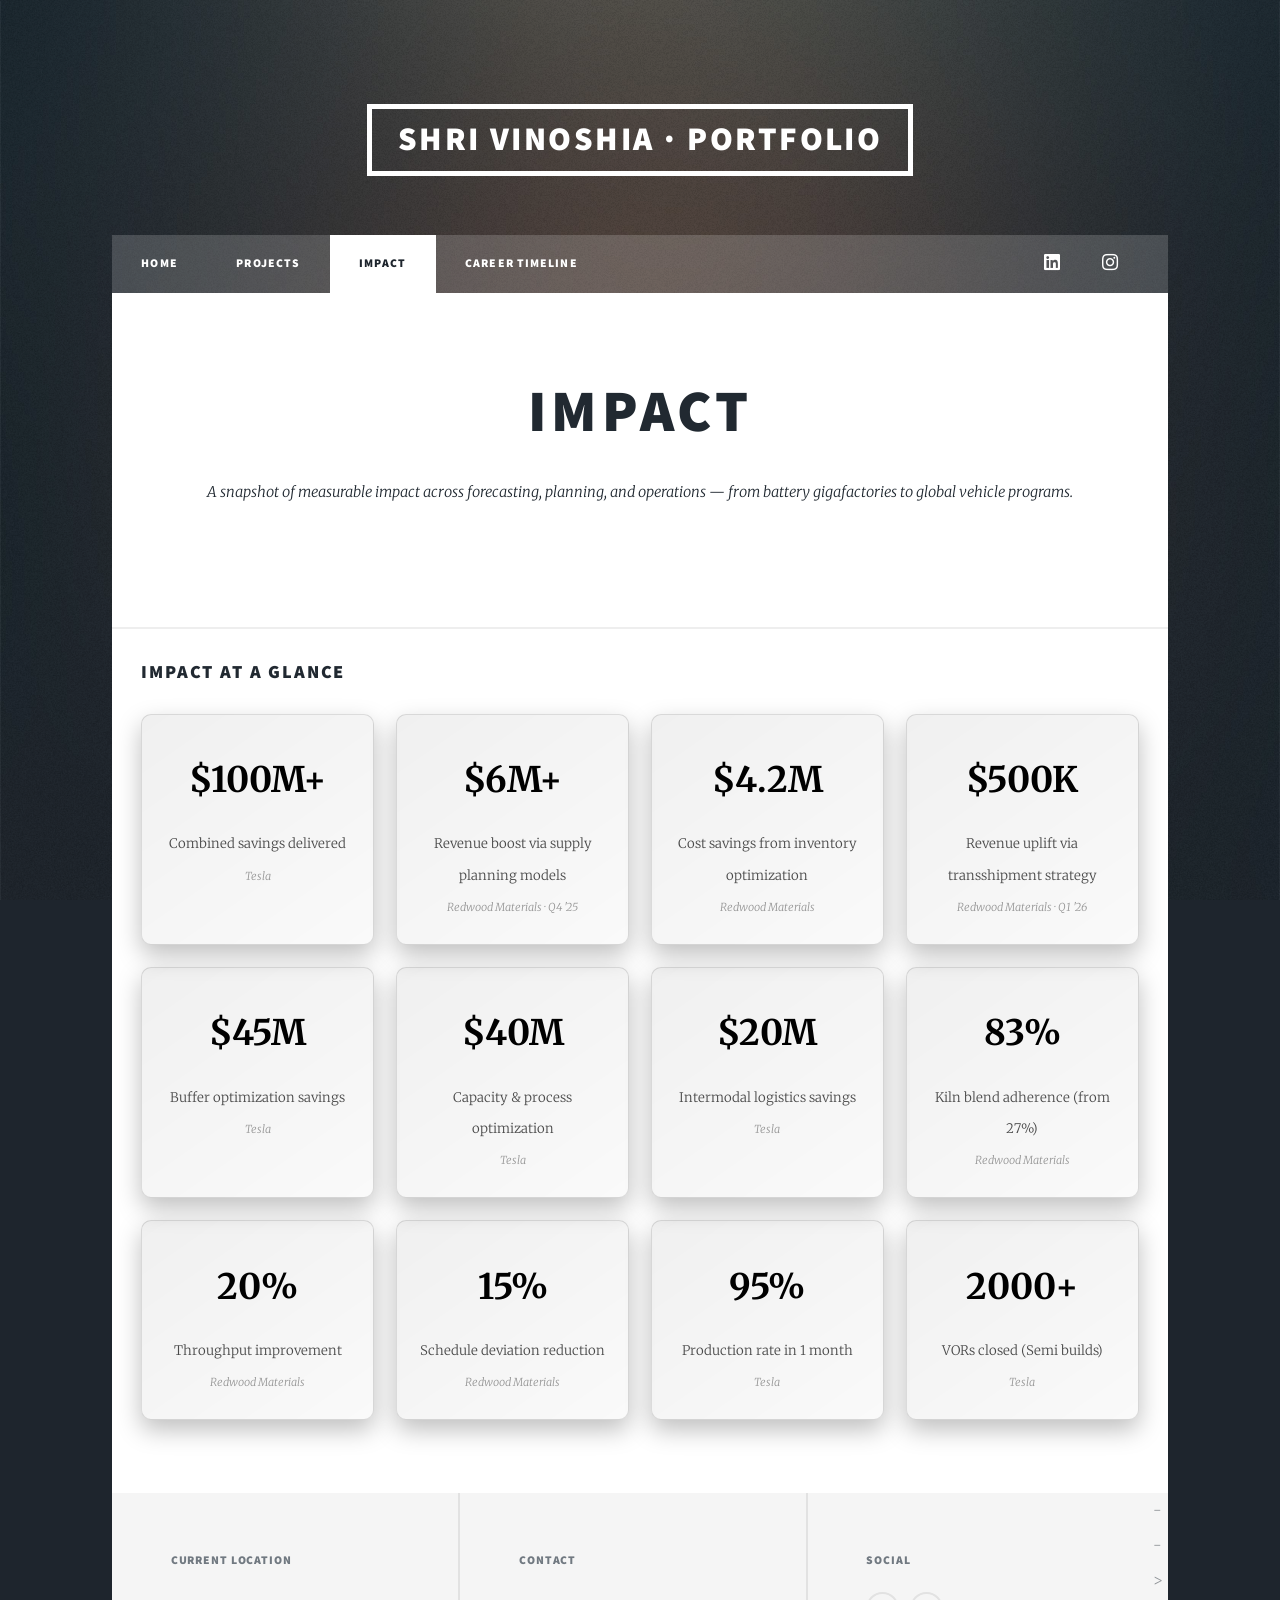
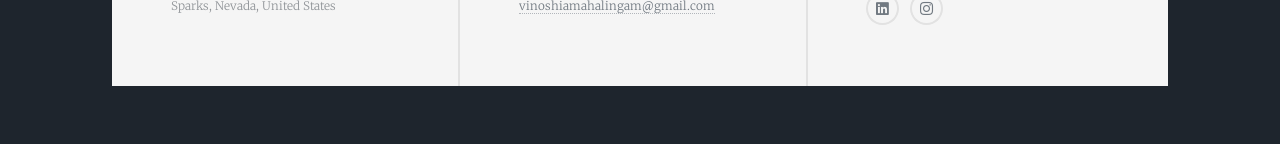
==== impact.html @ acb69c69 "Update impact.html" ====
<!DOCTYPE HTML>
<html>
<head>
  <title>Impact | Shri Vinoshia</title>
  <meta charset="utf-8" />
  <meta name="viewport" content="width=device-width, initial-scale=1, user-scalable=no" />

  <!-- Main Theme -->
  <link rel="stylesheet" href="assets/css/main.css" />
  <noscript><link rel="stylesheet" href="assets/css/noscript.css" /></noscript>

  <!-- Custom Styles -->
  <link rel="stylesheet" href="assets/css/impact.css" />
</head>

<body class="is-preload">
<div id="wrapper" class="fade-in">

  <!-- Header -->
  <header id="header">
    <a href="index.html" class="logo">Shri Vinoshia · Portfolio</a>
  </header>

  <!-- Nav -->
  <nav id="nav">
    <ul class="links">
      <li><a href="index.html">Home</a></li>
      <li><a href="projects.html">Projects</a></li>
      <li class="active"><a href="impact.html">Impact</a></li>
      <li><a href="timeline.html">Career Timeline</a></li>
    </ul>
	<ul class="icons">
        <li><a href="https://www.linkedin.com/in/vinoshiamahalingam/" class="icon brands alt fa-linkedin"><span class="label">LinkedIn</span></a></li>
    	<li><a href="https://instagram.com/shri_vinoshia?igshid=YmMyMTA2M2Y=" class="icon brands alt fa-instagram"><span class="label">Instagram</span></a></li>
    </ul>
  </nav>

  <!-- Main -->
  <div id="main">

    <article class="post featured">
      <header class="major">
        <h2>Impact</h2>
        <p>
          A snapshot of measurable impact across forecasting, planning, and operations — from battery gigafactories to global vehicle programs.
        </p>
      </header>
    </article>

    <div id="impact-body">

      <!-- Impact Stats -->
      <div class="section-block">
        <h3>Impact at a Glance</h3>

        <div class="impact-grid">

          <div class="stat-card">
            <span class="number">$100M+</span>
            <span class="label">Combined savings delivered</span>
            <span class="company">Tesla</span>
          </div>

          <div class="stat-card">
            <span class="number">$6M+</span>
            <span class="label">Revenue boost via supply planning models</span>
            <span class="company">Redwood Materials · Q4 '25</span>
          </div>

          <div class="stat-card">
            <span class="number">$4.2M</span>
            <span class="label">Cost savings from inventory optimization</span>
            <span class="company">Redwood Materials</span>
          </div>

          <div class="stat-card">
            <span class="number">$500K</span>
            <span class="label">Revenue uplift via transshipment strategy</span>
            <span class="company">Redwood Materials · Q1 '26</span>
          </div>

          <div class="stat-card">
            <span class="number">$45M</span>
            <span class="label">Buffer optimization savings</span>
            <span class="company">Tesla</span>
          </div>

          <div class="stat-card">
            <span class="number">$40M</span>
            <span class="label">Capacity & process optimization</span>
            <span class="company">Tesla</span>
          </div>

          <div class="stat-card">
            <span class="number">$20M</span>
            <span class="label">Intermodal logistics savings</span>
            <span class="company">Tesla</span>
          </div>

          <div class="stat-card">
            <span class="number">83%</span>
            <span class="label">Kiln blend adherence (from 27%)</span>
            <span class="company">Redwood Materials</span>
          </div>

          <div class="stat-card">
            <span class="number">20%</span>
            <span class="label">Throughput improvement</span>
            <span class="company">Redwood Materials</span>
          </div>

          <div class="stat-card">
            <span class="number">15%</span>
            <span class="label">Schedule deviation reduction</span>
            <span class="company">Redwood Materials</span>
          </div>

          <div class="stat-card">
            <span class="number">95%</span>
            <span class="label">Production rate in 1 month</span>
            <span class="company">Tesla</span>
          </div>

          <div class="stat-card">
            <span class="number">2000+</span>
            <span class="label">VORs closed (Semi builds)</span>
            <span class="company">Tesla</span>
          </div>

        </div>
      </div>

    </div>
  </div>

</div>
  <!-- Footer -->
					<footer id="footer">
				<!--	<section>
							<form method="post" action="#">
								<div class="fields">
									<div class="field">
										<label for="name">Name</label>
										<input type="text" name="name" id="name" />
									</div>
									<div class="field">
										<label for="email">Email</label>
										<input type="text" name="email" id="email" />
									</div>
									<div class="field">
										<label for="message">Message</label>
										<textarea name="message" id="message" rows="3"></textarea>
									</div>
								</div>
								<ul class="actions">
									<li><input type="submit" value="Send Message" /></li>
								</ul>
							</form>
						</section>
					-->		
					<!--<section class="split contact"> -->
							<section class="alt">
								<h3>Current Location</h3>
								<p>Sparks, Nevada, United States</p>
							</section>
						<!--<section>
								<h3>Phone</h3>
								<p><a href="#">(000) 000-0000</a></p>
							</section>
						-->
							<section>
								<h3>Contact</h3>
								<p><a>vinoshiamahalingam@gmail.com</a></p>
							</section>
							<section>
								<h3>Social</h3>
								<ul class="icons alt">
									<li><a href="https://www.linkedin.com/in/vinoshiamahalingam/" class="icon brands alt fa-linkedin"><span class="label">linkedin</span></a></li>
									<li><a href="https://instagram.com/shri_vinoshia?igshid=YmMyMTA2M2Y=" class="icon brands alt fa-instagram"><span class="label">Instagram</span></a></li>
							<!--	<li><a href="#" class="icon brands alt fa-facebook-f"><span class="label">Facebook</span></a></li>
									<li><a href="#" class="icon brands alt fa-github"><span class="label">GitHub</span></a></li>
							-->		
								</ul>
							</section> -->
						</section>
					</footer>

				<!-- Copyright -->
					<div id="copyright">
						<ul></ul>
					</div>

			</div>

		<!-- Scripts -->
			<script src="assets/js/jquery.min.js"></script>
			<script src="assets/js/jquery.scrollex.min.js"></script>
			<script src="assets/js/jquery.scrolly.min.js"></script>
			<script src="assets/js/browser.min.js"></script>
			<script src="assets/js/breakpoints.min.js"></script>
			<script src="assets/js/util.js"></script>
			<script src="assets/js/main.js"></script>


</body>
</html>
---- assets/css/main.css ----
@import url(fontawesome-all.min.css);
@import url("https://fonts.googleapis.com/css?family=Merriweather:300,700,300italic,700italic|Source+Sans+Pro:900");

/*
	Massively by HTML5 UP
	html5up.net | @ajlkn
	Free for personal and commercial use under the CCA 3.0 license (html5up.net/license)
*/

html, body, div, span, applet, object,
iframe, h1, h2, h3, h4, h5, h6, p, blockquote,
pre, a, abbr, acronym, address, big, cite,
code, del, dfn, em, img, ins, kbd, q, s, samp,
small, strike, strong, sub, sup, tt, var, b,
u, i, center, dl, dt, dd, ol, ul, li, fieldset,
form, label, legend, table, caption, tbody,
tfoot, thead, tr, th, td, article, aside,
canvas, details, embed, figure, figcaption,
footer, header, hgroup, menu, nav, output, ruby,
section, summary, time, mark, audio, video {
	margin: 0;
	padding: 0;
	border: 0;
	font-size: 100%;
	font: inherit;
	vertical-align: baseline;}

article, aside, details, figcaption, figure,
footer, header, hgroup, menu, nav, section {
	display: block;}

body {
	line-height: 1;
}

ol, ul {
	list-style: none;
}

blockquote, q {
	quotes: none;
}

	blockquote:before, blockquote:after, q:before, q:after {
		content: '';
		content: none;
	}

table {
	border-collapse: collapse;
	border-spacing: 0;
}

body {
	-webkit-text-size-adjust: none;
}

mark {
	background-color: transparent;
	color: inherit;
}

input::-moz-focus-inner {
	border: 0;
	padding: 0;
}

input, select, textarea {
	-moz-appearance: none;
	-webkit-appearance: none;
	-ms-appearance: none;
	appearance: none;
}

/* Basic */

	@-ms-viewport {
		width: device-width;
	}

	body {
		-ms-overflow-style: scrollbar;
	}

	@media screen and (max-width: 480px) {

		html, body {
			min-width: 320px;
		}

	}

	html {
		box-sizing: border-box;
	}

	*, *:before, *:after {
		box-sizing: inherit;
	}

	body {
		background-color: #1e252d;
	}

		body.is-preload *, body.is-preload *:before, body.is-preload *:after {
			-moz-animation: none !important;
			-webkit-animation: none !important;
			-ms-animation: none !important;
			animation: none !important;
			-moz-transition: none !important;
			-webkit-transition: none !important;
			-ms-transition: none !important;
			transition: none !important;
		}

/* Type */

	html {
		font-size: 16pt;
	}

		@media screen and (max-width: 1680px) {

			html {
				font-size: 12pt;
			}

		}

		@media screen and (max-width: 1280px) {

			html {
				font-size: 11pt;
			}

		}

		@media screen and (max-width: 360px) {

			html {
				font-size: 10pt;
			}

		}

	body {
		color: #212931;
	}

	body, input, select, textarea {
		font-family: "Merriweather", Georgia, serif;
		font-weight: 300;
		font-size: 1rem;
		line-height: 2.375;
	}

	a {
		-moz-transition: color 0.2s ease-in-out, background-color 0.2s ease-in-out, border-color 0.2s ease-in-out, box-shadow 0.2s ease-in-out;
		-webkit-transition: color 0.2s ease-in-out, background-color 0.2s ease-in-out, border-color 0.2s ease-in-out, box-shadow 0.2s ease-in-out;
		-ms-transition: color 0.2s ease-in-out, background-color 0.2s ease-in-out, border-color 0.2s ease-in-out, box-shadow 0.2s ease-in-out;
		transition: color 0.2s ease-in-out, background-color 0.2s ease-in-out, border-color 0.2s ease-in-out, box-shadow 0.2s ease-in-out;
		border-bottom: dotted 1px;
		text-decoration: none;
	}

		a:hover {
			border-bottom-color: transparent;
		}

	strong, b {
		font-weight: 600;
	}

	em, i {
		font-style: italic;
	}

	p {
		text-align: justify;
		margin: 0 0 2rem 0;
	}

	h1, h2, h3, h4, h5, h6 {
		font-family: "Source Sans Pro", Helvetica, sans-serif;
		font-weight: 900;
		line-height: 1.5;
		letter-spacing: 0.075em;
		text-transform: uppercase;
		margin: 0 0 1rem 0;
	}

		h1 a, h2 a, h3 a, h4 a, h5 a, h6 a {
			border-bottom: 0;
			color: inherit;
			text-decoration: none;
		}

	h1 {
		font-size: 4rem;
		line-height: 1.1;
		margin: 0 0 2rem 0;
	}

	h2 {
		font-size: 1.75rem;
		line-height: 1.3;
		margin: 0 0 1.5rem 0;
	}

	h3 {
		font-size: 1.25rem;
		margin: 0 0 1.5rem 0;
	}

	h4 {
		font-size: 1rem;
	}

	h5 {
		font-size: 0.9rem;
	}

	h6 {
		font-size: 0.8rem;
	}

	sub {
		font-size: 0.8rem;
		position: relative;
		top: 0.5rem;
	}

	sup {
		font-size: 0.8rem;
		position: relative;
		top: -0.5rem;
	}

	blockquote {
		border-left: solid 4px;
		font-style: italic;
		margin: 0 0 2rem 0;
		padding: 0.5rem 0 0.5rem 2rem;
	}

	code {
		border: solid 2px;
		font-family: "Courier New", monospace;
		font-size: 0.9rem;
		margin: 0 0.25rem;
		padding: 0.25rem 0.65rem;
	}

	pre {
		-webkit-overflow-scrolling: touch;
		font-family: "Courier New", monospace;
		font-size: 0.9rem;
		margin: 0 0 2rem 0;
	}

		pre code {
			display: block;
			line-height: 1.75;
			padding: 1rem 1.5rem;
			overflow-x: auto;
		}

	hr {
		border: 0;
		border-bottom: solid 2px;
		margin: 3rem 0;
	}

		hr.major {
			margin: 5rem 0;
		}

	.align-left {
		text-align: left;
	}

	.align-center {
		text-align: center;
	}

	.align-right {
		text-align: right;
	}

	input, select, textarea {
		color: #212931;
	}

	a {
		color: #212931;
		border-bottom-color: rgba(33, 41, 49, 0.5);
	}

		a:hover {
			border-bottom-color: transparent;
			color: #18bfef !important;
		}

	strong, b {
		color: #212931;
	}

	h1, h2, h3, h4, h5, h6 {
		color: #212931;
	}

	blockquote {
		border-left-color: #eeeeee;
	}

	code {
		background: rgba(220, 220, 220, 0.25);
		border-color: #eeeeee;
	}

	hr {
		border-bottom-color: #eeeeee;
	}

/* Row */

	.row {
		display: flex;
		flex-wrap: wrap;
		box-sizing: border-box;
		align-items: stretch;
	}

		.row > * {
			box-sizing: border-box;
		}

		.row.gtr-uniform > * > :last-child {
			margin-bottom: 0;
		}

		.row.aln-left {
			justify-content: flex-start;
		}

		.row.aln-center {
			justify-content: center;
		}

		.row.aln-right {
			justify-content: flex-end;
		}

		.row.aln-top {
			align-items: flex-start;
		}

		.row.aln-middle {
			align-items: center;
		}

		.row.aln-bottom {
			align-items: flex-end;
		}

		.row > .imp {
			order: -1;
		}

		.row > .col-1 {
			width: 8.33333%;
		}

		.row > .off-1 {
			margin-left: 8.33333%;
		}

		.row > .col-2 {
			width: 16.66667%;
		}

		.row > .off-2 {
			margin-left: 16.66667%;
		}

		.row > .col-3 {
			width: 25%;
		}

		.row > .off-3 {
			margin-left: 25%;
		}

		.row > .col-4 {
			width: 33.33333%;
		}

		.row > .off-4 {
			margin-left: 33.33333%;
		}

		.row > .col-5 {
			width: 41.66667%;
		}

		.row > .off-5 {
			margin-left: 41.66667%;
		}

		.row > .col-6 {
			width: 50%;
		}

		.row > .off-6 {
			margin-left: 50%;
		}

		.row > .col-7 {
			width: 58.33333%;
		}

		.row > .off-7 {
			margin-left: 58.33333%;
		}

		.row > .col-8 {
			width: 66.66667%;
		}

		.row > .off-8 {
			margin-left: 66.66667%;
		}

		.row > .col-9 {
			width: 75%;
		}

		.row > .off-9 {
			margin-left: 75%;
		}

		.row > .col-10 {
			width: 83.33333%;
		}

		.row > .off-10 {
			margin-left: 83.33333%;
		}

		.row > .col-11 {
			width: 91.66667%;
		}

		.row > .off-11 {
			margin-left: 91.66667%;
		}

		.row > .col-12 {
			width: 100%;
		}

		.row > .off-12 {
			margin-left: 100%;
		}

		.row.gtr-0 {
			margin-top: 0;
			margin-left: 0rem;
		}

			.row.gtr-0 > * {
				padding: 0 0 0 0rem;
			}

			.row.gtr-0.gtr-uniform {
				margin-top: 0rem;
			}

				.row.gtr-0.gtr-uniform > * {
					padding-top: 0rem;
				}

		.row.gtr-25 {
			margin-top: 0;
			margin-left: -0.375rem;
		}

			.row.gtr-25 > * {
				padding: 0 0 0 0.375rem;
			}

			.row.gtr-25.gtr-uniform {
				margin-top: -0.375rem;
			}

				.row.gtr-25.gtr-uniform > * {
					padding-top: 0.375rem;
				}

		.row.gtr-50 {
			margin-top: 0;
			margin-left: -0.75rem;
		}

			.row.gtr-50 > * {
				padding: 0 0 0 0.75rem;
			}

			.row.gtr-50.gtr-uniform {
				margin-top: -0.75rem;
			}

				.row.gtr-50.gtr-uniform > * {
					padding-top: 0.75rem;
				}

		.row {
			margin-top: 0;
			margin-left: -1.5rem;
		}

			.row > * {
				padding: 0 0 0 1.5rem;
			}

			.row.gtr-uniform {
				margin-top: -1.5rem;
			}

				.row.gtr-uniform > * {
					padding-top: 1.5rem;
				}

		.row.gtr-150 {
			margin-top: 0;
			margin-left: -2.25rem;
		}

			.row.gtr-150 > * {
				padding: 0 0 0 2.25rem;
			}

			.row.gtr-150.gtr-uniform {
				margin-top: -2.25rem;
			}

				.row.gtr-150.gtr-uniform > * {
					padding-top: 2.25rem;
				}

		.row.gtr-200 {
			margin-top: 0;
			margin-left: -3rem;
		}

			.row.gtr-200 > * {
				padding: 0 0 0 3rem;
			}

			.row.gtr-200.gtr-uniform {
				margin-top: -3rem;
			}

				.row.gtr-200.gtr-uniform > * {
					padding-top: 3rem;
				}

		@media screen and (max-width: 1680px) {

			.row {
				display: flex;
				flex-wrap: wrap;
				box-sizing: border-box;
				align-items: stretch;
			}

				.row > * {
					box-sizing: border-box;
				}

				.row.gtr-uniform > * > :last-child {
					margin-bottom: 0;
				}

				.row.aln-left {
					justify-content: flex-start;
				}

				.row.aln-center {
					justify-content: center;
				}

				.row.aln-right {
					justify-content: flex-end;
				}

				.row.aln-top {
					align-items: flex-start;
				}

				.row.aln-middle {
					align-items: center;
				}

				.row.aln-bottom {
					align-items: flex-end;
				}

				.row > .imp-xlarge {
					order: -1;
				}

				.row > .col-1-xlarge {
					width: 8.33333%;
				}

				.row > .off-1-xlarge {
					margin-left: 8.33333%;
				}

				.row > .col-2-xlarge {
					width: 16.66667%;
				}

				.row > .off-2-xlarge {
					margin-left: 16.66667%;
				}

				.row > .col-3-xlarge {
					width: 25%;
				}

				.row > .off-3-xlarge {
					margin-left: 25%;
				}

				.row > .col-4-xlarge {
					width: 33.33333%;
				}

				.row > .off-4-xlarge {
					margin-left: 33.33333%;
				}

				.row > .col-5-xlarge {
					width: 41.66667%;
				}

				.row > .off-5-xlarge {
					margin-left: 41.66667%;
				}

				.row > .col-6-xlarge {
					width: 50%;
				}

				.row > .off-6-xlarge {
					margin-left: 50%;
				}

				.row > .col-7-xlarge {
					width: 58.33333%;
				}

				.row > .off-7-xlarge {
					margin-left: 58.33333%;
				}

				.row > .col-8-xlarge {
					width: 66.66667%;
				}

				.row > .off-8-xlarge {
					margin-left: 66.66667%;
				}

				.row > .col-9-xlarge {
					width: 75%;
				}

				.row > .off-9-xlarge {
					margin-left: 75%;
				}

				.row > .col-10-xlarge {
					width: 83.33333%;
				}

				.row > .off-10-xlarge {
					margin-left: 83.33333%;
				}

				.row > .col-11-xlarge {
					width: 91.66667%;
				}

				.row > .off-11-xlarge {
					margin-left: 91.66667%;
				}

				.row > .col-12-xlarge {
					width: 100%;
				}

				.row > .off-12-xlarge {
					margin-left: 100%;
				}

				.row.gtr-0 {
					margin-top: 0;
					margin-left: 0rem;
				}

					.row.gtr-0 > * {
						padding: 0 0 0 0rem;
					}

					.row.gtr-0.gtr-uniform {
						margin-top: 0rem;
					}

						.row.gtr-0.gtr-uniform > * {
							padding-top: 0rem;
						}

				.row.gtr-25 {
					margin-top: 0;
					margin-left: -0.375rem;
				}

					.row.gtr-25 > * {
						padding: 0 0 0 0.375rem;
					}

					.row.gtr-25.gtr-uniform {
						margin-top: -0.375rem;
					}

						.row.gtr-25.gtr-uniform > * {
							padding-top: 0.375rem;
						}

				.row.gtr-50 {
					margin-top: 0;
					margin-left: -0.75rem;
				}

					.row.gtr-50 > * {
						padding: 0 0 0 0.75rem;
					}

					.row.gtr-50.gtr-uniform {
						margin-top: -0.75rem;
					}

						.row.gtr-50.gtr-uniform > * {
							padding-top: 0.75rem;
						}

				.row {
					margin-top: 0;
					margin-left: -1.5rem;
				}

					.row > * {
						padding: 0 0 0 1.5rem;
					}

					.row.gtr-uniform {
						margin-top: -1.5rem;
					}

						.row.gtr-uniform > * {
							padding-top: 1.5rem;
						}

				.row.gtr-150 {
					margin-top: 0;
					margin-left: -2.25rem;
				}

					.row.gtr-150 > * {
						padding: 0 0 0 2.25rem;
					}

					.row.gtr-150.gtr-uniform {
						margin-top: -2.25rem;
					}

						.row.gtr-150.gtr-uniform > * {
							padding-top: 2.25rem;
						}

				.row.gtr-200 {
					margin-top: 0;
					margin-left: -3rem;
				}

					.row.gtr-200 > * {
						padding: 0 0 0 3rem;
					}

					.row.gtr-200.gtr-uniform {
						margin-top: -3rem;
					}

						.row.gtr-200.gtr-uniform > * {
							padding-top: 3rem;
						}

		}

		@media screen and (max-width: 1280px) {

			.row {
				display: flex;
				flex-wrap: wrap;
				box-sizing: border-box;
				align-items: stretch;
			}

				.row > * {
					box-sizing: border-box;
				}

				.row.gtr-uniform > * > :last-child {
					margin-bottom: 0;
				}

				.row.aln-left {
					justify-content: flex-start;
				}

				.row.aln-center {
					justify-content: center;
				}

				.row.aln-right {
					justify-content: flex-end;
				}

				.row.aln-top {
					align-items: flex-start;
				}

				.row.aln-middle {
					align-items: center;
				}

				.row.aln-bottom {
					align-items: flex-end;
				}

				.row > .imp-large {
					order: -1;
				}

				.row > .col-1-large {
					width: 8.33333%;
				}

				.row > .off-1-large {
					margin-left: 8.33333%;
				}

				.row > .col-2-large {
					width: 16.66667%;
				}

				.row > .off-2-large {
					margin-left: 16.66667%;
				}

				.row > .col-3-large {
					width: 25%;
				}

				.row > .off-3-large {
					margin-left: 25%;
				}

				.row > .col-4-large {
					width: 33.33333%;
				}

				.row > .off-4-large {
					margin-left: 33.33333%;
				}

				.row > .col-5-large {
					width: 41.66667%;
				}

				.row > .off-5-large {
					margin-left: 41.66667%;
				}

				.row > .col-6-large {
					width: 50%;
				}

				.row > .off-6-large {
					margin-left: 50%;
				}

				.row > .col-7-large {
					width: 58.33333%;
				}

				.row > .off-7-large {
					margin-left: 58.33333%;
				}

				.row > .col-8-large {
					width: 66.66667%;
				}

				.row > .off-8-large {
					margin-left: 66.66667%;
				}

				.row > .col-9-large {
					width: 75%;
				}

				.row > .off-9-large {
					margin-left: 75%;
				}

				.row > .col-10-large {
					width: 83.33333%;
				}

				.row > .off-10-large {
					margin-left: 83.33333%;
				}

				.row > .col-11-large {
					width: 91.66667%;
				}

				.row > .off-11-large {
					margin-left: 91.66667%;
				}

				.row > .col-12-large {
					width: 100%;
				}

				.row > .off-12-large {
					margin-left: 100%;
				}

				.row.gtr-0 {
					margin-top: 0;
					margin-left: 0rem;
				}

					.row.gtr-0 > * {
						padding: 0 0 0 0rem;
					}

					.row.gtr-0.gtr-uniform {
						margin-top: 0rem;
					}

						.row.gtr-0.gtr-uniform > * {
							padding-top: 0rem;
						}

				.row.gtr-25 {
					margin-top: 0;
					margin-left: -0.375rem;
				}

					.row.gtr-25 > * {
						padding: 0 0 0 0.375rem;
					}

					.row.gtr-25.gtr-uniform {
						margin-top: -0.375rem;
					}

						.row.gtr-25.gtr-uniform > * {
							padding-top: 0.375rem;
						}

				.row.gtr-50 {
					margin-top: 0;
					margin-left: -0.75rem;
				}

					.row.gtr-50 > * {
						padding: 0 0 0 0.75rem;
					}

					.row.gtr-50.gtr-uniform {
						margin-top: -0.75rem;
					}

						.row.gtr-50.gtr-uniform > * {
							padding-top: 0.75rem;
						}

				.row {
					margin-top: 0;
					margin-left: -1.5rem;
				}

					.row > * {
						padding: 0 0 0 1.5rem;
					}

					.row.gtr-uniform {
						margin-top: -1.5rem;
					}

						.row.gtr-uniform > * {
							padding-top: 1.5rem;
						}

				.row.gtr-150 {
					margin-top: 0;
					margin-left: -2.25rem;
				}

					.row.gtr-150 > * {
						padding: 0 0 0 2.25rem;
					}

					.row.gtr-150.gtr-uniform {
						margin-top: -2.25rem;
					}

						.row.gtr-150.gtr-uniform > * {
							padding-top: 2.25rem;
						}

				.row.gtr-200 {
					margin-top: 0;
					margin-left: -3rem;
				}

					.row.gtr-200 > * {
						padding: 0 0 0 3rem;
					}

					.row.gtr-200.gtr-uniform {
						margin-top: -3rem;
					}

						.row.gtr-200.gtr-uniform > * {
							padding-top: 3rem;
						}

		}

		@media screen and (max-width: 980px) {

			.row {
				display: flex;
				flex-wrap: wrap;
				box-sizing: border-box;
				align-items: stretch;
			}

				.row > * {
					box-sizing: border-box;
				}

				.row.gtr-uniform > * > :last-child {
					margin-bottom: 0;
				}

				.row.aln-left {
					justify-content: flex-start;
				}

				.row.aln-center {
					justify-content: center;
				}

				.row.aln-right {
					justify-content: flex-end;
				}

				.row.aln-top {
					align-items: flex-start;
				}

				.row.aln-middle {
					align-items: center;
				}

				.row.aln-bottom {
					align-items: flex-end;
				}

				.row > .imp-medium {
					order: -1;
				}

				.row > .col-1-medium {
					width: 8.33333%;
				}

				.row > .off-1-medium {
					margin-left: 8.33333%;
				}

				.row > .col-2-medium {
					width: 16.66667%;
				}

				.row > .off-2-medium {
					margin-left: 16.66667%;
				}

				.row > .col-3-medium {
					width: 25%;
				}

				.row > .off-3-medium {
					margin-left: 25%;
				}

				.row > .col-4-medium {
					width: 33.33333%;
				}

				.row > .off-4-medium {
					margin-left: 33.33333%;
				}

				.row > .col-5-medium {
					width: 41.66667%;
				}

				.row > .off-5-medium {
					margin-left: 41.66667%;
				}

				.row > .col-6-medium {
					width: 50%;
				}

				.row > .off-6-medium {
					margin-left: 50%;
				}

				.row > .col-7-medium {
					width: 58.33333%;
				}

				.row > .off-7-medium {
					margin-left: 58.33333%;
				}

				.row > .col-8-medium {
					width: 66.66667%;
				}

				.row > .off-8-medium {
					margin-left: 66.66667%;
				}

				.row > .col-9-medium {
					width: 75%;
				}

				.row > .off-9-medium {
					margin-left: 75%;
				}

				.row > .col-10-medium {
					width: 83.33333%;
				}

				.row > .off-10-medium {
					margin-left: 83.33333%;
				}

				.row > .col-11-medium {
					width: 91.66667%;
				}

				.row > .off-11-medium {
					margin-left: 91.66667%;
				}

				.row > .col-12-medium {
					width: 100%;
				}

				.row > .off-12-medium {
					margin-left: 100%;
				}

				.row.gtr-0 {
					margin-top: 0;
					margin-left: 0rem;
				}

					.row.gtr-0 > * {
						padding: 0 0 0 0rem;
					}

					.row.gtr-0.gtr-uniform {
						margin-top: 0rem;
					}

						.row.gtr-0.gtr-uniform > * {
							padding-top: 0rem;
						}

				.row.gtr-25 {
					margin-top: 0;
					margin-left: -0.375rem;
				}

					.row.gtr-25 > * {
						padding: 0 0 0 0.375rem;
					}

					.row.gtr-25.gtr-uniform {
						margin-top: -0.375rem;
					}

						.row.gtr-25.gtr-uniform > * {
							padding-top: 0.375rem;
						}

				.row.gtr-50 {
					margin-top: 0;
					margin-left: -0.75rem;
				}

					.row.gtr-50 > * {
						padding: 0 0 0 0.75rem;
					}

					.row.gtr-50.gtr-uniform {
						margin-top: -0.75rem;
					}

						.row.gtr-50.gtr-uniform > * {
							padding-top: 0.75rem;
						}

				.row {
					margin-top: 0;
					margin-left: -1.5rem;
				}

					.row > * {
						padding: 0 0 0 1.5rem;
					}

					.row.gtr-uniform {
						margin-top: -1.5rem;
					}

						.row.gtr-uniform > * {
							padding-top: 1.5rem;
						}

				.row.gtr-150 {
					margin-top: 0;
					margin-left: -2.25rem;
				}

					.row.gtr-150 > * {
						padding: 0 0 0 2.25rem;
					}

					.row.gtr-150.gtr-uniform {
						margin-top: -2.25rem;
					}

						.row.gtr-150.gtr-uniform > * {
							padding-top: 2.25rem;
						}

				.row.gtr-200 {
					margin-top: 0;
					margin-left: -3rem;
				}

					.row.gtr-200 > * {
						padding: 0 0 0 3rem;
					}

					.row.gtr-200.gtr-uniform {
						margin-top: -3rem;
					}

						.row.gtr-200.gtr-uniform > * {
							padding-top: 3rem;
						}

		}

		@media screen and (max-width: 736px) {

			.row {
				display: flex;
				flex-wrap: wrap;
				box-sizing: border-box;
				align-items: stretch;
			}

				.row > * {
					box-sizing: border-box;
				}

				.row.gtr-uniform > * > :last-child {
					margin-bottom: 0;
				}

				.row.aln-left {
					justify-content: flex-start;
				}

				.row.aln-center {
					justify-content: center;
				}

				.row.aln-right {
					justify-content: flex-end;
				}

				.row.aln-top {
					align-items: flex-start;
				}

				.row.aln-middle {
					align-items: center;
				}

				.row.aln-bottom {
					align-items: flex-end;
				}

				.row > .imp-small {
					order: -1;
				}

				.row > .col-1-small {
					width: 8.33333%;
				}

				.row > .off-1-small {
					margin-left: 8.33333%;
				}

				.row > .col-2-small {
					width: 16.66667%;
				}

				.row > .off-2-small {
					margin-left: 16.66667%;
				}

				.row > .col-3-small {
					width: 25%;
				}

				.row > .off-3-small {
					margin-left: 25%;
				}

				.row > .col-4-small {
					width: 33.33333%;
				}

				.row > .off-4-small {
					margin-left: 33.33333%;
				}

				.row > .col-5-small {
					width: 41.66667%;
				}

				.row > .off-5-small {
					margin-left: 41.66667%;
				}

				.row > .col-6-small {
					width: 50%;
				}

				.row > .off-6-small {
					margin-left: 50%;
				}

				.row > .col-7-small {
					width: 58.33333%;
				}

				.row > .off-7-small {
					margin-left: 58.33333%;
				}

				.row > .col-8-small {
					width: 66.66667%;
				}

				.row > .off-8-small {
					margin-left: 66.66667%;
				}

				.row > .col-9-small {
					width: 75%;
				}

				.row > .off-9-small {
					margin-left: 75%;
				}

				.row > .col-10-small {
					width: 83.33333%;
				}

				.row > .off-10-small {
					margin-left: 83.33333%;
				}

				.row > .col-11-small {
					width: 91.66667%;
				}

				.row > .off-11-small {
					margin-left: 91.66667%;
				}

				.row > .col-12-small {
					width: 100%;
				}

				.row > .off-12-small {
					margin-left: 100%;
				}

				.row.gtr-0 {
					margin-top: 0;
					margin-left: 0rem;
				}

					.row.gtr-0 > * {
						padding: 0 0 0 0rem;
					}

					.row.gtr-0.gtr-uniform {
						margin-top: 0rem;
					}

						.row.gtr-0.gtr-uniform > * {
							padding-top: 0rem;
						}

				.row.gtr-25 {
					margin-top: 0;
					margin-left: -0.375rem;
				}

					.row.gtr-25 > * {
						padding: 0 0 0 0.375rem;
					}

					.row.gtr-25.gtr-uniform {
						margin-top: -0.375rem;
					}

						.row.gtr-25.gtr-uniform > * {
							padding-top: 0.375rem;
						}

				.row.gtr-50 {
					margin-top: 0;
					margin-left: -0.75rem;
				}

					.row.gtr-50 > * {
						padding: 0 0 0 0.75rem;
					}

					.row.gtr-50.gtr-uniform {
						margin-top: -0.75rem;
					}

						.row.gtr-50.gtr-uniform > * {
							padding-top: 0.75rem;
						}

				.row {
					margin-top: 0;
					margin-left: -1.5rem;
				}

					.row > * {
						padding: 0 0 0 1.5rem;
					}

					.row.gtr-uniform {
						margin-top: -1.5rem;
					}

						.row.gtr-uniform > * {
							padding-top: 1.5rem;
						}

				.row.gtr-150 {
					margin-top: 0;
					margin-left: -2.25rem;
				}

					.row.gtr-150 > * {
						padding: 0 0 0 2.25rem;
					}

					.row.gtr-150.gtr-uniform {
						margin-top: -2.25rem;
					}

						.row.gtr-150.gtr-uniform > * {
							padding-top: 2.25rem;
						}

				.row.gtr-200 {
					margin-top: 0;
					margin-left: -3rem;
				}

					.row.gtr-200 > * {
						padding: 0 0 0 3rem;
					}

					.row.gtr-200.gtr-uniform {
						margin-top: -3rem;
					}

						.row.gtr-200.gtr-uniform > * {
							padding-top: 3rem;
						}

		}

		@media screen and (max-width: 480px) {

			.row {
				display: flex;
				flex-wrap: wrap;
				box-sizing: border-box;
				align-items: stretch;
			}

				.row > * {
					box-sizing: border-box;
				}

				.row.gtr-uniform > * > :last-child {
					margin-bottom: 0;
				}

				.row.aln-left {
					justify-content: flex-start;
				}

				.row.aln-center {
					justify-content: center;
				}

				.row.aln-right {
					justify-content: flex-end;
				}

				.row.aln-top {
					align-items: flex-start;
				}

				.row.aln-middle {
					align-items: center;
				}

				.row.aln-bottom {
					align-items: flex-end;
				}

				.row > .imp-xsmall {
					order: -1;
				}

				.row > .col-1-xsmall {
					width: 8.33333%;
				}

				.row > .off-1-xsmall {
					margin-left: 8.33333%;
				}

				.row > .col-2-xsmall {
					width: 16.66667%;
				}

				.row > .off-2-xsmall {
					margin-left: 16.66667%;
				}

				.row > .col-3-xsmall {
					width: 25%;
				}

				.row > .off-3-xsmall {
					margin-left: 25%;
				}

				.row > .col-4-xsmall {
					width: 33.33333%;
				}

				.row > .off-4-xsmall {
					margin-left: 33.33333%;
				}

				.row > .col-5-xsmall {
					width: 41.66667%;
				}

				.row > .off-5-xsmall {
					margin-left: 41.66667%;
				}

				.row > .col-6-xsmall {
					width: 50%;
				}

				.row > .off-6-xsmall {
					margin-left: 50%;
				}

				.row > .col-7-xsmall {
					width: 58.33333%;
				}

				.row > .off-7-xsmall {
					margin-left: 58.33333%;
				}

				.row > .col-8-xsmall {
					width: 66.66667%;
				}

				.row > .off-8-xsmall {
					margin-left: 66.66667%;
				}

				.row > .col-9-xsmall {
					width: 75%;
				}

				.row > .off-9-xsmall {
					margin-left: 75%;
				}

				.row > .col-10-xsmall {
					width: 83.33333%;
				}

				.row > .off-10-xsmall {
					margin-left: 83.33333%;
				}

				.row > .col-11-xsmall {
					width: 91.66667%;
				}

				.row > .off-11-xsmall {
					margin-left: 91.66667%;
				}

				.row > .col-12-xsmall {
					width: 100%;
				}

				.row > .off-12-xsmall {
					margin-left: 100%;
				}

				.row.gtr-0 {
					margin-top: 0;
					margin-left: 0rem;
				}

					.row.gtr-0 > * {
						padding: 0 0 0 0rem;
					}

					.row.gtr-0.gtr-uniform {
						margin-top: 0rem;
					}

						.row.gtr-0.gtr-uniform > * {
							padding-top: 0rem;
						}

				.row.gtr-25 {
					margin-top: 0;
					margin-left: -0.375rem;
				}

					.row.gtr-25 > * {
						padding: 0 0 0 0.375rem;
					}

					.row.gtr-25.gtr-uniform {
						margin-top: -0.375rem;
					}

						.row.gtr-25.gtr-uniform > * {
							padding-top: 0.375rem;
						}

				.row.gtr-50 {
					margin-top: 0;
					margin-left: -0.75rem;
				}

					.row.gtr-50 > * {
						padding: 0 0 0 0.75rem;
					}

					.row.gtr-50.gtr-uniform {
						margin-top: -0.75rem;
					}

						.row.gtr-50.gtr-uniform > * {
							padding-top: 0.75rem;
						}

				.row {
					margin-top: 0;
					margin-left: -1.5rem;
				}

					.row > * {
						padding: 0 0 0 1.5rem;
					}

					.row.gtr-uniform {
						margin-top: -1.5rem;
					}

						.row.gtr-uniform > * {
							padding-top: 1.5rem;
						}

				.row.gtr-150 {
					margin-top: 0;
					margin-left: -2.25rem;
				}

					.row.gtr-150 > * {
						padding: 0 0 0 2.25rem;
					}

					.row.gtr-150.gtr-uniform {
						margin-top: -2.25rem;
					}

						.row.gtr-150.gtr-uniform > * {
							padding-top: 2.25rem;
						}

				.row.gtr-200 {
					margin-top: 0;
					margin-left: -3rem;
				}

					.row.gtr-200 > * {
						padding: 0 0 0 3rem;
					}

					.row.gtr-200.gtr-uniform {
						margin-top: -3rem;
					}

						.row.gtr-200.gtr-uniform > * {
							padding-top: 3rem;
						}

		}

		@media screen and (max-width: 360px) {

			.row {
				display: flex;
				flex-wrap: wrap;
				box-sizing: border-box;
				align-items: stretch;
			}

				.row > * {
					box-sizing: border-box;
				}

				.row.gtr-uniform > * > :last-child {
					margin-bottom: 0;
				}

				.row.aln-left {
					justify-content: flex-start;
				}

				.row.aln-center {
					justify-content: center;
				}

				.row.aln-right {
					justify-content: flex-end;
				}

				.row.aln-top {
					align-items: flex-start;
				}

				.row.aln-middle {
					align-items: center;
				}

				.row.aln-bottom {
					align-items: flex-end;
				}

				.row > .imp-xxsmall {
					order: -1;
				}

				.row > .col-1-xxsmall {
					width: 8.33333%;
				}

				.row > .off-1-xxsmall {
					margin-left: 8.33333%;
				}

				.row > .col-2-xxsmall {
					width: 16.66667%;
				}

				.row > .off-2-xxsmall {
					margin-left: 16.66667%;
				}

				.row > .col-3-xxsmall {
					width: 25%;
				}

				.row > .off-3-xxsmall {
					margin-left: 25%;
				}

				.row > .col-4-xxsmall {
					width: 33.33333%;
				}

				.row > .off-4-xxsmall {
					margin-left: 33.33333%;
				}

				.row > .col-5-xxsmall {
					width: 41.66667%;
				}

				.row > .off-5-xxsmall {
					margin-left: 41.66667%;
				}

				.row > .col-6-xxsmall {
					width: 50%;
				}

				.row > .off-6-xxsmall {
					margin-left: 50%;
				}

				.row > .col-7-xxsmall {
					width: 58.33333%;
				}

				.row > .off-7-xxsmall {
					margin-left: 58.33333%;
				}

				.row > .col-8-xxsmall {
					width: 66.66667%;
				}

				.row > .off-8-xxsmall {
					margin-left: 66.66667%;
				}

				.row > .col-9-xxsmall {
					width: 75%;
				}

				.row > .off-9-xxsmall {
					margin-left: 75%;
				}

				.row > .col-10-xxsmall {
					width: 83.33333%;
				}

				.row > .off-10-xxsmall {
					margin-left: 83.33333%;
				}

				.row > .col-11-xxsmall {
					width: 91.66667%;
				}

				.row > .off-11-xxsmall {
					margin-left: 91.66667%;
				}

				.row > .col-12-xxsmall {
					width: 100%;
				}

				.row > .off-12-xxsmall {
					margin-left: 100%;
				}

				.row.gtr-0 {
					margin-top: 0;
					margin-left: 0rem;
				}

					.row.gtr-0 > * {
						padding: 0 0 0 0rem;
					}

					.row.gtr-0.gtr-uniform {
						margin-top: 0rem;
					}

						.row.gtr-0.gtr-uniform > * {
							padding-top: 0rem;
						}

				.row.gtr-25 {
					margin-top: 0;
					margin-left: -0.375rem;
				}

					.row.gtr-25 > * {
						padding: 0 0 0 0.375rem;
					}

					.row.gtr-25.gtr-uniform {
						margin-top: -0.375rem;
					}

						.row.gtr-25.gtr-uniform > * {
							padding-top: 0.375rem;
						}

				.row.gtr-50 {
					margin-top: 0;
					margin-left: -0.75rem;
				}

					.row.gtr-50 > * {
						padding: 0 0 0 0.75rem;
					}

					.row.gtr-50.gtr-uniform {
						margin-top: -0.75rem;
					}

						.row.gtr-50.gtr-uniform > * {
							padding-top: 0.75rem;
						}

				.row {
					margin-top: 0;
					margin-left: -1.5rem;
				}

					.row > * {
						padding: 0 0 0 1.5rem;
					}

					.row.gtr-uniform {
						margin-top: -1.5rem;
					}

						.row.gtr-uniform > * {
							padding-top: 1.5rem;
						}

				.row.gtr-150 {
					margin-top: 0;
					margin-left: -2.25rem;
				}

					.row.gtr-150 > * {
						padding: 0 0 0 2.25rem;
					}

					.row.gtr-150.gtr-uniform {
						margin-top: -2.25rem;
					}

						.row.gtr-150.gtr-uniform > * {
							padding-top: 2.25rem;
						}

				.row.gtr-200 {
					margin-top: 0;
					margin-left: -3rem;
				}

					.row.gtr-200 > * {
						padding: 0 0 0 3rem;
					}

					.row.gtr-200.gtr-uniform {
						margin-top: -3rem;
					}

						.row.gtr-200.gtr-uniform > * {
							padding-top: 3rem;
						}

		}

/* Box */

	.box {
		border: solid 2px;
		margin-bottom: 2rem;
		padding: 1.5rem;
	}

		.box > :last-child,
		.box > :last-child > :last-child,
		.box > :last-child > :last-child > :last-child {
			margin-bottom: 0;
		}

		.box.alt {
			border: 0;
			border-radius: 0;
			padding: 0;
		}

	.box {
		border-color: #eeeeee;
	}

/* Button */

	input[type="submit"],
	input[type="reset"],
	input[type="button"],
	button,
	.button {
		-moz-appearance: none;
		-webkit-appearance: none;
		-ms-appearance: none;
		appearance: none;
		-moz-transition: background-color 0.2s ease-in-out, box-shadow 0.2s ease-in-out, color 0.2s ease-in-out;
		-webkit-transition: background-color 0.2s ease-in-out, box-shadow 0.2s ease-in-out, color 0.2s ease-in-out;
		-ms-transition: background-color 0.2s ease-in-out, box-shadow 0.2s ease-in-out, color 0.2s ease-in-out;
		transition: background-color 0.2s ease-in-out, box-shadow 0.2s ease-in-out, color 0.2s ease-in-out;
		border: 0;
		border-radius: 0;
		cursor: pointer;
		display: inline-block;
		font-family: "Source Sans Pro", Helvetica, sans-serif;
		font-size: 0.8rem;
		font-weight: 900;
		letter-spacing: 0.075em;
		height: 3rem;
		line-height: 3rem;
		padding: 0 2rem;
		text-align: center;
		text-decoration: none;
		text-transform: uppercase;
		white-space: nowrap;
	}

		input[type="submit"].icon:before,
		input[type="reset"].icon:before,
		input[type="button"].icon:before,
		button.icon:before,
		.button.icon:before {
			margin-right: 0.5rem;
		}

		input[type="submit"].icon.solo,
		input[type="reset"].icon.solo,
		input[type="button"].icon.solo,
		button.icon.solo,
		.button.icon.solo {
			position: relative;
			width: 4rem;
			height: 4rem;
			line-height: 4rem;
			border-radius: 4rem;
			text-indent: 4rem;
			overflow: hidden;
			padding: 0;
			white-space: nowrap;
		}

			input[type="submit"].icon.solo:before,
			input[type="reset"].icon.solo:before,
			input[type="button"].icon.solo:before,
			button.icon.solo:before,
			.button.icon.solo:before {
				position: absolute;
				display: block;
				top: 0;
				left: 0;
				width: inherit;
				height: inherit;
				line-height: inherit;
				font-size: 1.25rem;
				margin-right: 0;
				text-align: center;
				text-indent: 0;
			}

		input[type="submit"].fit,
		input[type="reset"].fit,
		input[type="button"].fit,
		button.fit,
		.button.fit {
			width: 100%;
		}

		input[type="submit"].small,
		input[type="reset"].small,
		input[type="button"].small,
		button.small,
		.button.small {
			font-size: 0.7rem;
			height: 2.5rem;
			line-height: 2.5rem;
			padding: 0 1.5rem;
		}

		input[type="submit"].large,
		input[type="reset"].large,
		input[type="button"].large,
		button.large,
		.button.large {
			font-size: 0.9rem;
			height: 3.5rem;
			line-height: 3.5rem;
			padding: 0 2.75rem;
		}

		@media screen and (max-width: 980px) {

			input[type="submit"],
			input[type="reset"],
			input[type="button"],
			button,
			.button {
				font-size: 0.9rem;
				height: 3.25rem;
				line-height: 3.25rem;
			}

				input[type="submit"].large,
				input[type="reset"].large,
				input[type="button"].large,
				button.large,
				.button.large {
					font-size: 1rem;
					height: 3.75rem;
					line-height: 3.75rem;
				}

		}

		input[type="submit"].disabled, input[type="submit"]:disabled,
		input[type="reset"].disabled,
		input[type="reset"]:disabled,
		input[type="button"].disabled,
		input[type="button"]:disabled,
		button.disabled,
		button:disabled,
		.button.disabled,
		.button:disabled {
			pointer-events: none;
			opacity: 0.25;
		}

	input[type="submit"],
	input[type="reset"],
	input[type="button"],
	button,
	.button {
		background-color: transparent;
		box-shadow: inset 0 0 0 2px #212931;
		color: #212931 !important;
	}

		input[type="submit"]:hover,
		input[type="reset"]:hover,
		input[type="button"]:hover,
		button:hover,
		.button:hover {
			box-shadow: inset 0 0 0 2px #18bfef;
			color: #18bfef !important;
		}

		input[type="submit"].primary,
		input[type="reset"].primary,
		input[type="button"].primary,
		button.primary,
		.button.primary {
			background-color: #212931;
			box-shadow: none;
			color: #ffffff !important;
		}

			input[type="submit"].primary:hover,
			input[type="reset"].primary:hover,
			input[type="button"].primary:hover,
			button.primary:hover,
			.button.primary:hover {
				background-color: #18bfef;
			}

/* Form */

	form {
		margin: 0 0 2rem 0;
	}

		form > :last-child {
			margin-bottom: 0;
		}

		form > .fields {
			display: -moz-flex;
			display: -webkit-flex;
			display: -ms-flex;
			display: flex;
			-moz-flex-wrap: wrap;
			-webkit-flex-wrap: wrap;
			-ms-flex-wrap: wrap;
			flex-wrap: wrap;
			width: calc(100% + 3rem);
			margin: -1.5rem 0 2rem -1.5rem;
		}

			form > .fields > .field {
				-moz-flex-grow: 0;
				-webkit-flex-grow: 0;
				-ms-flex-grow: 0;
				flex-grow: 0;
				-moz-flex-shrink: 0;
				-webkit-flex-shrink: 0;
				-ms-flex-shrink: 0;
				flex-shrink: 0;
				padding: 1.5rem 0 0 1.5rem;
				width: calc(100% - 1.5rem);
			}

				form > .fields > .field.half {
					width: calc(50% - 0.75rem);
				}

				form > .fields > .field.third {
					width: calc(100%/3 - 0.5rem);
				}

				form > .fields > .field.quarter {
					width: calc(25% - 0.375rem);
				}

		@media screen and (max-width: 480px) {

			form > .fields {
				width: calc(100% + 3rem);
				margin: -1.5rem 0 2rem -1.5rem;
			}

				form > .fields > .field {
					padding: 1.5rem 0 0 1.5rem;
					width: calc(100% - 1.5rem);
				}

					form > .fields > .field.half {
						width: calc(100% - 1.5rem);
					}

					form > .fields > .field.third {
						width: calc(100% - 1.5rem);
					}

					form > .fields > .field.quarter {
						width: calc(100% - 1.5rem);
					}

		}

	label {
		display: block;
		font-family: "Source Sans Pro", Helvetica, sans-serif;
		font-weight: 900;
		line-height: 1.5;
		letter-spacing: 0.075em;
		font-size: 0.8rem;
		text-transform: uppercase;
		margin: 0 0 0.75rem 0;
	}

		@media screen and (max-width: 980px) {

			label {
				font-size: 0.9rem;
			}

		}

	input[type="text"],
	input[type="password"],
	input[type="email"],
	select,
	textarea {
		-moz-appearance: none;
		-webkit-appearance: none;
		-ms-appearance: none;
		appearance: none;
		background: transparent;
		border-radius: 0;
		border: solid 2px;
		color: inherit;
		display: block;
		outline: 0;
		padding: 0 1rem;
		text-decoration: none;
		width: 100%;
	}

		input[type="text"]:invalid,
		input[type="password"]:invalid,
		input[type="email"]:invalid,
		select:invalid,
		textarea:invalid {
			box-shadow: none;
		}

	select {
		background-size: 1.25rem;
		background-repeat: no-repeat;
		background-position: calc(100% - 1rem) center;
		height: 3rem;
		padding-right: 3rem;
		text-overflow: ellipsis;
	}

		select:focus::-ms-value {
			background-color: transparent;
		}

		select::-ms-expand {
			display: none;
		}

	input[type="text"],
	input[type="password"],
	input[type="email"],
	select {
		height: 3rem;
	}

	textarea {
		padding: 0.75rem 1rem;
	}

	input[type="checkbox"],
	input[type="radio"] {
		-moz-appearance: none;
		-webkit-appearance: none;
		-ms-appearance: none;
		appearance: none;
		display: block;
		float: left;
		margin-right: -2rem;
		opacity: 0;
		width: 1rem;
		z-index: -1;
	}

		input[type="checkbox"] + label,
		input[type="radio"] + label {
			text-decoration: none;
			cursor: pointer;
			display: inline-block;
			font-size: 1rem;
			letter-spacing: 0;
			font-family: "Merriweather", Georgia, serif;
			text-transform: none;
			font-weight: 300;
			padding-left: 2.8rem;
			padding-right: 1rem;
			position: relative;
		}

			input[type="checkbox"] + label:before,
			input[type="radio"] + label:before {
				-moz-osx-font-smoothing: grayscale;
				-webkit-font-smoothing: antialiased;
				display: inline-block;
				font-style: normal;
				font-variant: normal;
				text-rendering: auto;
				line-height: 1;
				text-transform: none !important;
				font-family: 'Font Awesome 5 Free';
				font-weight: 900;
			}

			input[type="checkbox"] + label:before,
			input[type="radio"] + label:before {
				border-radius: 0;
				border: solid 2px;
				content: '';
				display: inline-block;
				font-size: 0.8rem;
				height: 1.8rem;
				left: 0;
				line-height: 1.65rem;
				position: absolute;
				text-align: center;
				top: -0.125rem;
				width: 1.8rem;
			}

		input[type="checkbox"]:checked + label:before,
		input[type="radio"]:checked + label:before {
			content: '\f00c';
		}

	input[type="checkbox"] + label:before {
		border-radius: 0;
	}

	input[type="radio"] + label:before {
		border-radius: 100%;
	}

	::-webkit-input-placeholder {
		opacity: 1.0;
	}

	:-moz-placeholder {
		opacity: 1.0;
	}

	::-moz-placeholder {
		opacity: 1.0;
	}

	:-ms-input-placeholder {
		opacity: 1.0;
	}

	label {
		color: #212931;
	}

	input[type="text"],
	input[type="password"],
	input[type="email"],
	select,
	textarea {
		border-color: #eeeeee;
	}

		input[type="text"]:focus,
		input[type="password"]:focus,
		input[type="email"]:focus,
		select:focus,
		textarea:focus {
			border-color: #18bfef;
		}

	select {
		background-image: url("data:image/svg+xml;charset=utf8,%3Csvg xmlns='http://www.w3.org/2000/svg' width='40' height='40' preserveAspectRatio='none' viewBox='0 0 40 40'%3E%3Cpath d='M9.4,12.3l10.4,10.4l10.4-10.4c0.2-0.2,0.5-0.4,0.9-0.4c0.3,0,0.6,0.1,0.9,0.4l3.3,3.3c0.2,0.2,0.4,0.5,0.4,0.9 c0,0.4-0.1,0.6-0.4,0.9L20.7,31.9c-0.2,0.2-0.5,0.4-0.9,0.4c-0.3,0-0.6-0.1-0.9-0.4L4.3,17.3c-0.2-0.2-0.4-0.5-0.4-0.9 c0-0.4,0.1-0.6,0.4-0.9l3.3-3.3c0.2-0.2,0.5-0.4,0.9-0.4S9.1,12.1,9.4,12.3z' fill='%23eeeeee' /%3E%3C/svg%3E");
	}

		select option {
			background-color: #ffffff;
			color: #212931;
		}

	.select-wrapper:before {
		color: #eeeeee;
	}

	input[type="checkbox"] + label,
	input[type="radio"] + label {
		color: #212931;
	}

		input[type="checkbox"] + label:before,
		input[type="radio"] + label:before {
			border-color: #eeeeee;
		}

	input[type="checkbox"]:checked + label:before,
	input[type="radio"]:checked + label:before {
		background-color: #212931;
		border-color: #212931;
		color: #ffffff;
	}

	input[type="checkbox"]:focus + label:before,
	input[type="radio"]:focus + label:before {
		border-color: #18bfef;
	}

	::-webkit-input-placeholder {
		color: #909498 !important;
	}

	:-moz-placeholder {
		color: #909498 !important;
	}

	::-moz-placeholder {
		color: #909498 !important;
	}

	:-ms-input-placeholder {
		color: #909498 !important;
	}

	.formerize-placeholder {
		color: #909498 !important;
	}

/* Icon */

	.icon {
		text-decoration: none;
		border-bottom: none;
		position: relative;
	}

		.icon:before {
			-moz-osx-font-smoothing: grayscale;
			-webkit-font-smoothing: antialiased;
			display: inline-block;
			font-style: normal;
			font-variant: normal;
			text-rendering: auto;
			line-height: 1;
			text-transform: none !important;
			font-family: 'Font Awesome 5 Free';
			font-weight: 400;
		}

		.icon > .label {
			display: none;
		}

		.icon:before {
			line-height: inherit;
		}

		.icon.solid:before {
			font-weight: 900;
		}

		.icon.brands:before {
			font-family: 'Font Awesome 5 Brands';
		}

/* Image */

	.image {
		border: 0;
		display: inline-block;
		position: relative;
	}

		.image img {
			display: block;
		}

		.image.left, .image.right {
			max-width: 40%;
		}

			.image.left img, .image.right img {
				width: 100%;
			}

		.image.left {
			float: left;
			margin: 0 2rem 2rem 0;
			top: 0.75rem;
		}

		.image.right {
			float: right;
			margin: 0 0 2rem 2rem;
			top: 0.75rem;
		}

		.image.fit {
			display: block;
			margin: 2.5rem 0;
			width: 100%;
		}

			.image.fit:first-child {
				margin-top: 0;
			}

			.image.fit img {
				width: 100%;
			}

		.image.main {
			display: block;
			margin: 4rem 0;
			width: 100%;
		}

			.image.main:first-child {
				margin-top: 0;
			}

			.image.main img {
				width: 100%;
			}

		@media screen and (max-width: 736px) {

			.image.fit {
				margin: 2rem 0;
			}

			.image.main {
				margin: 2rem 0;
			}

		}

	a.image {
		overflow: hidden;
	}

		a.image img {
			-moz-transition: -moz-transform 0.2s ease-out;
			-webkit-transition: -webkit-transform 0.2s ease-out;
			-ms-transition: -ms-transform 0.2s ease-out;
			transition: transform 0.2s ease-out;
		}

		a.image:hover img {
			-moz-transform: scale(1.05);
			-webkit-transform: scale(1.05);
			-ms-transform: scale(1.05);
			transform: scale(1.05);
		}

/* Actions */

	ul.actions {
		display: -moz-flex;
		display: -webkit-flex;
		display: -ms-flex;
		display: flex;
		cursor: default;
		list-style: none;
		margin-left: -1rem;
		padding-left: 0;
	}

		ul.actions li {
			padding: 0 0 0 1rem;
			vertical-align: middle;
		}

		ul.actions.special {
			-moz-justify-content: center;
			-webkit-justify-content: center;
			-ms-justify-content: center;
			justify-content: center;
			width: 100%;
			margin-left: 0;
		}

			ul.actions.special li:first-child {
				padding-left: 0;
			}

		ul.actions.stacked {
			-moz-flex-direction: column;
			-webkit-flex-direction: column;
			-ms-flex-direction: column;
			flex-direction: column;
			margin-left: 0;
		}

			ul.actions.stacked li {
				padding: 1.3rem 0 0 0;
			}

				ul.actions.stacked li:first-child {
					padding-top: 0;
				}

		ul.actions.fit {
			width: calc(100% + 1rem);
		}

			ul.actions.fit li {
				-moz-flex-grow: 1;
				-webkit-flex-grow: 1;
				-ms-flex-grow: 1;
				flex-grow: 1;
				-moz-flex-shrink: 1;
				-webkit-flex-shrink: 1;
				-ms-flex-shrink: 1;
				flex-shrink: 1;
				width: 100%;
			}

				ul.actions.fit li > * {
					width: 100%;
				}

			ul.actions.fit.stacked {
				width: 100%;
			}

		@media screen and (max-width: 480px) {

			ul.actions:not(.fixed) {
				-moz-flex-direction: column;
				-webkit-flex-direction: column;
				-ms-flex-direction: column;
				flex-direction: column;
				margin-left: 0;
				width: 100% !important;
			}

				ul.actions:not(.fixed) li {
					-moz-flex-grow: 1;
					-webkit-flex-grow: 1;
					-ms-flex-grow: 1;
					flex-grow: 1;
					-moz-flex-shrink: 1;
					-webkit-flex-shrink: 1;
					-ms-flex-shrink: 1;
					flex-shrink: 1;
					padding: 1rem 0 0 0;
					text-align: center;
					width: 100%;
				}

					ul.actions:not(.fixed) li > * {
						width: 100%;
					}

					ul.actions:not(.fixed) li:first-child {
						padding-top: 0;
					}

					ul.actions:not(.fixed) li input[type="submit"],
					ul.actions:not(.fixed) li input[type="reset"],
					ul.actions:not(.fixed) li input[type="button"],
					ul.actions:not(.fixed) li button,
					ul.actions:not(.fixed) li .button {
						width: 100%;
					}

						ul.actions:not(.fixed) li input[type="submit"].icon:before,
						ul.actions:not(.fixed) li input[type="reset"].icon:before,
						ul.actions:not(.fixed) li input[type="button"].icon:before,
						ul.actions:not(.fixed) li button.icon:before,
						ul.actions:not(.fixed) li .button.icon:before {
							margin-left: -0.5rem;
						}

		}

/* Icons */

	ul.icons {
		cursor: default;
		list-style: none;
		padding-left: 0;
	}

		ul.icons li {
			display: inline-block;
			padding: 0 0.5rem 0 0;
			vertical-align: middle;
		}

			ul.icons li:last-child {
				padding-right: 0;
			}

			ul.icons li .icon:before {
				width: 2.25rem;
				height: 2.25rem;
				line-height: 2.25rem;
				display: inline-block;
				text-align: center;
				border-radius: 100%;
				font-size: 1.25rem;
			}

		ul.icons.alt li .icon:before {
			-moz-transition: color 0.2s ease-in-out, background-color 0.2s ease-in-out, border-color 0.2s ease-in-out, box-shadow 0.2s ease-in-out;
			-webkit-transition: color 0.2s ease-in-out, background-color 0.2s ease-in-out, border-color 0.2s ease-in-out, box-shadow 0.2s ease-in-out;
			-ms-transition: color 0.2s ease-in-out, background-color 0.2s ease-in-out, border-color 0.2s ease-in-out, box-shadow 0.2s ease-in-out;
			transition: color 0.2s ease-in-out, background-color 0.2s ease-in-out, border-color 0.2s ease-in-out, box-shadow 0.2s ease-in-out;
			font-size: 1rem;
		}

/* List */

	ol {
		list-style: decimal;
		margin: 0 0 2rem 0;
		padding-left: 1.25rem;
	}

		ol li {
			padding-left: 0.25rem;
		}

	ul {
		list-style: disc;
		margin: 0 0 2rem 0;
		padding-left: 1rem;
	}

		ul li {
			padding-left: 0.5rem;
		}

		ul.divided {
			list-style: none;
			padding-left: 0;
		}

			ul.divided li {
				border-top: solid 1px;
				padding: 0.5rem 0;
			}

				ul.divided li:first-child {
					border-top: 0;
					padding-top: 0;
				}

	dl {
		margin: 0 0 2rem 0;
	}

		dl dt {
			display: block;
			font-weight: 600;
			margin: 0 0 1rem 0;
		}

		dl dd {
			margin-left: 2rem;
		}

	ul.divided li {
		border-top-color: #eeeeee;
	}

	ul.icons li a.icon:hover:before {
		color: #18bfef;
	}

	ul.icons.alt li .icon:before {
		box-shadow: inset 0 0 0 2px #eeeeee;
	}

	ul.icons.alt li a.icon:hover:before {
		box-shadow: inset 0 0 0 2px #18bfef;
	}

/* Section/Article */

	section.special, article.special {
		text-align: center;
	}

	header {
		cursor: default;
	}

		header > .date {
			display: block;
			font-size: 0.8rem;
			height: 1;
			margin: 0 0 1rem 0;
			position: relative;
		}

		header > p {
			font-style: italic;
		}

		header > h1 + p {
			font-size: 1.1rem;
			margin-top: -0.5rem;
			line-height: 2;
		}

		header > h2 + p {
			font-size: 1rem;
			margin-top: -0.75rem;
		}

		header > h3 + p {
			font-size: 0.9rem;
			margin-top: -0.75rem;
		}

		header > h4 + p {
			font-size: 0.8rem;
			margin-top: -0.75rem;
		}

		header.major {
			margin: 0 0 4rem 0;
			text-align: center;
		}

			header.major > :last-child {
				margin-bottom: 0;
			}

			header.major > p {
				margin-top: 0;
				text-align: center;
			}

			header.major > .date {
				font-size: 1rem;
				margin: 0 0 4rem 0;
			}

				header.major > .date:before, header.major > .date:after {
					content: '';
					display: block;
					position: absolute;
					top: 50%;
					width: calc(50% - 6rem);
					border-top: solid 2px;
				}

				header.major > .date:before {
					left: 0;
				}

				header.major > .date:after {
					right: 0;
				}

		@media screen and (max-width: 980px) {

			header br {
				display: none;
			}

		}

		@media screen and (max-width: 736px) {

			header.major {
				margin: 0 0 2rem 0;
			}

		}

	header.major .date:before, header.major .date:after {
		border-top-color: #eeeeee;
	}

/* Table */

	.table-wrapper {
		-webkit-overflow-scrolling: touch;
		overflow-x: auto;
	}

	table {
		margin: 0 0 2rem 0;
		width: 100%;
	}

		table tbody tr {
			border: solid 1px;
			border-left: 0;
			border-right: 0;
		}

		table td {
			padding: 0.75rem 0.75rem;
		}

		table th {
			font-family: "Source Sans Pro", Helvetica, sans-serif;
			font-size: 0.8rem;
			font-weight: 900;
			letter-spacing: 0.075em;
			line-height: 1.5;
			padding: 0 0.75rem 0.75rem 0.75rem;
			text-align: left;
			text-transform: uppercase;
		}

			@media screen and (max-width: 980px) {

				table th {
					font-size: 0.9rem;
				}

			}

		table thead {
			border-bottom: solid 2px;
		}

		table tfoot {
			border-top: solid 2px;
		}

		table.alt {
			border-collapse: separate;
		}

			table.alt tbody tr td {
				border: solid 1px;
				border-left-width: 0;
				border-top-width: 0;
			}

				table.alt tbody tr td:first-child {
					border-left-width: 1px;
				}

			table.alt tbody tr:first-child td {
				border-top-width: 1px;
			}

			table.alt thead {
				border-bottom: 0;
			}

			table.alt tfoot {
				border-top: 0;
			}

	table tbody tr {
		border-color: #eeeeee;
	}

		table tbody tr:nth-child(2n + 1) {
			background-color: rgba(220, 220, 220, 0.25);
		}

	table th {
		color: #212931;
	}

	table thead {
		border-bottom-color: #eeeeee;
	}

	table tfoot {
		border-top-color: #eeeeee;
	}

	table.alt tbody tr td {
		border-color: #eeeeee;
	}

/* Pagination */

	.pagination {
		display: -moz-inline-flex;
		display: -webkit-inline-flex;
		display: -ms-inline-flex;
		display: inline-flex;
		-moz-user-select: none;
		-webkit-user-select: none;
		-ms-user-select: none;
		user-select: none;
		cursor: default;
		list-style: none;
		margin: 0 0 2rem 2px;
		padding: 0;
	}

		.pagination a, .pagination span {
			-moz-transition: background-color 0.2s ease-in-out, border-color 0.2s ease-in-out, box-shadow 0.2s ease-in-out, color 0.2s ease-in-out;
			-webkit-transition: background-color 0.2s ease-in-out, border-color 0.2s ease-in-out, box-shadow 0.2s ease-in-out, color 0.2s ease-in-out;
			-ms-transition: background-color 0.2s ease-in-out, border-color 0.2s ease-in-out, box-shadow 0.2s ease-in-out, color 0.2s ease-in-out;
			transition: background-color 0.2s ease-in-out, border-color 0.2s ease-in-out, box-shadow 0.2s ease-in-out, color 0.2s ease-in-out;
			border: solid 2px;
			display: inline-block;
			font-family: "Source Sans Pro", Helvetica, sans-serif;
			font-size: 0.8rem;
			font-weight: 900;
			height: 3rem;
			letter-spacing: 0.075em;
			line-height: calc(3rem - 4px);
			margin-left: -2px;
			min-width: 3rem;
			position: relative;
			text-align: center;
			text-decoration: none;
			text-transform: uppercase;
		}

		.pagination .next, .pagination .previous {
			text-decoration: none;
			padding: 0 1.75rem;
		}

			.pagination .next:before, .pagination .previous:before {
				-moz-osx-font-smoothing: grayscale;
				-webkit-font-smoothing: antialiased;
				display: inline-block;
				font-style: normal;
				font-variant: normal;
				text-rendering: auto;
				line-height: 1;
				text-transform: none !important;
				font-family: 'Font Awesome 5 Free';
				font-weight: 900;
			}

			.pagination .next:before, .pagination .previous:before {
				display: inline-block;
				color: inherit !important;
				line-height: inherit;
			}

		.pagination .previous:before {
			content: '\f104';
			margin-right: 0.9375em;
		}

		.pagination .next:before {
			content: '\f105';
			float: right;
			margin-left: 0.9375em;
		}

		@media screen and (max-width: 980px) {

			.pagination a, .pagination span {
				font-size: 0.9rem;
			}

		}

		@media screen and (max-width: 480px) {

			.pagination .page, .pagination .extra {
				display: none;
			}

		}

	.pagination a, .pagination span {
		border-color: #eeeeee;
	}

	.pagination a {
		color: #212931 !important;
	}

		.pagination a:hover {
			color: #18bfef !important;
			border-color: #18bfef;
			z-index: 1;
		}

			.pagination a:hover + a,
			.pagination a:hover + span {
				border-left-color: #18bfef;
			}

		.pagination a.active {
			background-color: #eeeeee;
		}

	.pagination span {
		color: #eeeeee;
	}

/* Wrapper */

	#wrapper {
		-moz-transition: opacity 0.5s ease;
		-webkit-transition: opacity 0.5s ease;
		-ms-transition: opacity 0.5s ease;
		transition: opacity 0.5s ease;
		position: relative;
		z-index: 1;
		overflow: hidden;
	}

		#wrapper > .bg {
			position: absolute;
			top: 0;
			left: 0;
			width: 100%;
			height: 100%;
			background-color: #212931;
			background-image: url("../../images/overlay.png"), linear-gradient(0deg, rgba(0, 0, 0, 0.1), rgba(0, 0, 0, 0.1)), url("../../images/bg.jpg");
			background-size: auto,								auto,														100% auto;
			background-position: center,								center,														top center;
			background-repeat: repeat,								no-repeat,													no-repeat;
			background-attachment: scroll,								scroll,														scroll;
			z-index: -1;
		}

			#wrapper > .bg.fixed {
				position: fixed;
				width: 100vw;
				height: 100vh;
			}

		#wrapper.fade-in:before {
			pointer-events: none;
			-moz-transition: opacity 1s ease-in-out;
			-webkit-transition: opacity 1s ease-in-out;
			-ms-transition: opacity 1s ease-in-out;
			transition: opacity 1s ease-in-out;
			-moz-transition-delay: 0.75s;
			-webkit-transition-delay: 0.75s;
			-ms-transition-delay: 0.75s;
			transition-delay: 0.75s;
			background: #1e252d;
			content: '';
			display: block;
			height: 100%;
			left: 0;
			opacity: 0;
			position: fixed;
			top: 0;
			width: 100%;
		}

		body.is-preload #wrapper.fade-in:before {
			opacity: 1;
		}

		@media screen and (orientation: portrait) {

			#wrapper > .bg {
				background-size: auto,								auto,														auto 175%;
			}

		}

/* Intro */

	#intro {
		color: #ffffff;
		padding: 8rem 4rem 6rem 4rem ;
		-moz-align-items: center;
		-webkit-align-items: center;
		-ms-align-items: center;
		align-items: center;
		display: -moz-flex;
		display: -webkit-flex;
		display: -ms-flex;
		display: flex;
		-moz-flex-direction: column;
		-webkit-flex-direction: column;
		-ms-flex-direction: column;
		flex-direction: column;
		-moz-justify-content: -moz-flex-end;
		-webkit-justify-content: -webkit-flex-end;
		-ms-justify-content: -ms-flex-end;
		justify-content: flex-end;
		-moz-transition: opacity 1s ease, -moz-transform 1s ease;
		-webkit-transition: opacity 1s ease, -webkit-transform 1s ease;
		-ms-transition: opacity 1s ease, -ms-transform 1s ease;
		transition: opacity 1s ease, transform 1s ease;
		position: relative;
		cursor: default;
		text-align: center;
		z-index: 1;
		min-height: 100vh;
	}

		#intro input, #intro select, #intro textarea {
			color: #ffffff;
		}

		#intro a {
			color: #ffffff;
			border-bottom-color: rgba(255, 255, 255, 0.5);
		}

			#intro a:hover {
				border-bottom-color: transparent;
				color: #18bfef !important;
			}

		#intro strong, #intro b {
			color: #ffffff;
		}

		#intro h1, #intro h2, #intro h3, #intro h4, #intro h5, #intro h6 {
			color: #ffffff;
		}

		#intro blockquote {
			border-left-color: #ffffff;
		}

		#intro code {
			background: rgba(255, 255, 255, 0.075);
			border-color: #ffffff;
		}

		#intro hr {
			border-bottom-color: #ffffff;
		}

		#intro input[type="submit"],
		#intro input[type="reset"],
		#intro input[type="button"],
		#intro button,
		#intro .button {
			background-color: transparent;
			box-shadow: inset 0 0 0 2px #ffffff;
			color: #ffffff !important;
		}

			#intro input[type="submit"]:hover,
			#intro input[type="reset"]:hover,
			#intro input[type="button"]:hover,
			#intro button:hover,
			#intro .button:hover {
				box-shadow: inset 0 0 0 2px #18bfef;
				color: #18bfef !important;
			}

			#intro input[type="submit"].primary,
			#intro input[type="reset"].primary,
			#intro input[type="button"].primary,
			#intro button.primary,
			#intro .button.primary {
				background-color: #ffffff;
				box-shadow: none;
				color: #1e252d !important;
			}

				#intro input[type="submit"].primary:hover,
				#intro input[type="reset"].primary:hover,
				#intro input[type="button"].primary:hover,
				#intro button.primary:hover,
				#intro .button.primary:hover {
					background-color: #18bfef;
				}

		#intro h1 {
			font-size: 5rem;
			line-height: 1;
		}

		#intro p {
			font-size: 1.25rem;
			font-style: italic;
			margin-top: -0.25rem;
			text-align: center;
		}

		#intro + #header {
			margin-top: -20rem;
		}

			#intro + #header .logo {
				-moz-transform: translateY(2rem);
				-webkit-transform: translateY(2rem);
				-ms-transform: translateY(2rem);
				transform: translateY(2rem);
				opacity: 0;
				visibility: hidden;
			}

		#intro.hidden {
			pointer-events: none;
			-moz-transform: translateY(2rem);
			-webkit-transform: translateY(2rem);
			-ms-transform: translateY(2rem);
			transform: translateY(2rem);
			-moz-transition: opacity 0.5s ease, -moz-transform 0.5s ease, visibility 0.5s;
			-webkit-transition: opacity 0.5s ease, -webkit-transform 0.5s ease, visibility 0.5s;
			-ms-transition: opacity 0.5s ease, -ms-transform 0.5s ease, visibility 0.5s;
			transition: opacity 0.5s ease, transform 0.5s ease, visibility 0.5s;
			opacity: 0;
			visibility: hidden;
		}

			#intro.hidden + #header .logo {
				-moz-transform: translateY(0);
				-webkit-transform: translateY(0);
				-ms-transform: translateY(0);
				transform: translateY(0);
				opacity: 1;
				visibility: visible;
			}

		body.is-preload #intro {
			-moz-transform: translateY(2rem);
			-webkit-transform: translateY(2rem);
			-ms-transform: translateY(2rem);
			transform: translateY(2rem);
			opacity: 0;
		}

			body.is-preload #intro:not(.hidden) + #header + #nav {
				-moz-transform: translateY(4rem);
				-webkit-transform: translateY(4rem);
				-ms-transform: translateY(4rem);
				transform: translateY(4rem);
				opacity: 0;
			}

		@media screen and (max-width: 980px) {

			#intro {
				padding: 4rem 4rem 2rem 4rem ;
				min-height: 90vh;
			}

				#intro p br {
					display: none;
				}

				#intro + #header {
					margin-top: -14rem;
				}

		}

		@media screen and (max-width: 736px) {

			#intro {
				padding: 3rem 2rem 1rem 2rem ;
				min-height: 80vh;
			}

				#intro h1 {
					font-size: 3.25rem;
					line-height: 1.1;
					margin-bottom: 1rem;
				}

				#intro p {
					font-size: 1rem;
					margin-top: 0rem;
				}

				#intro .actions {
					display: none;
				}

		}

/* Header */

	#header {
		color: #ffffff;
		-moz-align-items: center;
		-webkit-align-items: center;
		-ms-align-items: center;
		align-items: center;
		display: -moz-flex;
		display: -webkit-flex;
		display: -ms-flex;
		display: flex;
		-moz-flex-direction: column;
		-webkit-flex-direction: column;
		-ms-flex-direction: column;
		flex-direction: column;
		-moz-justify-content: -moz-flex-end;
		-webkit-justify-content: -webkit-flex-end;
		-ms-justify-content: -ms-flex-end;
		justify-content: flex-end;
		pointer-events: none;
		-moz-user-select: none;
		-webkit-user-select: none;
		-ms-user-select: none;
		user-select: none;
		height: 20rem;
		padding-bottom: 8rem;
		position: relative;
		text-align: center;
		z-index: 2;
	}

		#header input, #header select, #header textarea {
			color: #ffffff;
		}

		#header a {
			color: #ffffff;
			border-bottom-color: rgba(255, 255, 255, 0.5);
		}

			#header a:hover {
				border-bottom-color: transparent;
				color: #18bfef !important;
			}

		#header strong, #header b {
			color: #ffffff;
		}

		#header h1, #header h2, #header h3, #header h4, #header h5, #header h6 {
			color: #ffffff;
		}

		#header blockquote {
			border-left-color: #ffffff;
		}

		#header code {
			background: rgba(255, 255, 255, 0.075);
			border-color: #ffffff;
		}

		#header hr {
			border-bottom-color: #ffffff;
		}

		#header .logo {
			-moz-transition: border-color 0.2s ease-in-out, color 0.2s ease-in-out, opacity 0.5s ease, -moz-transform 0.5s ease, visibility 0.5s;
			-webkit-transition: border-color 0.2s ease-in-out, color 0.2s ease-in-out, opacity 0.5s ease, -webkit-transform 0.5s ease, visibility 0.5s;
			-ms-transition: border-color 0.2s ease-in-out, color 0.2s ease-in-out, opacity 0.5s ease, -ms-transform 0.5s ease, visibility 0.5s;
			transition: border-color 0.2s ease-in-out, color 0.2s ease-in-out, opacity 0.5s ease, transform 0.5s ease, visibility 0.5s;
			pointer-events: auto;
			border-style: solid;
			border-color: #ffffff;
			border-width: 5px !important;
			font-family: "Source Sans Pro", Helvetica, sans-serif;
			font-size: 2.25rem;
			font-weight: 900;
			letter-spacing: 0.075em;
			line-height: 1;
			padding: 1rem 1.75rem;
			text-transform: uppercase;
			visibility: visible;
		}

			#header .logo:hover {
				border-color: #18bfef !important;
				color: #18bfef !important;
			}

		@media screen and (max-width: 980px) {

			#header {
				height: 14rem;
				padding-bottom: 4rem;
			}

		}

		@media screen and (max-width: 736px) {

			#header {
				padding-bottom: 3rem;
			}

				#header .logo {
					font-size: 1.75rem;
					border-width: 3px !important;
				}

		}

/* Nav */

	#nav {
		color: #ffffff;
		display: -moz-flex;
		display: -webkit-flex;
		display: -ms-flex;
		display: flex;
		-moz-transition: -moz-transform 1s ease, opacity 1s ease;
		-webkit-transition: -webkit-transform 1s ease, opacity 1s ease;
		-ms-transition: -ms-transform 1s ease, opacity 1s ease;
		transition: transform 1s ease, opacity 1s ease;
		background: rgba(255, 255, 255, 0.175);
		height: 4rem;
		line-height: 4rem;
		margin: -4rem auto 0 auto;
		overflow: hidden;
		padding: 0 2rem 0 0;
		position: relative;
		width: calc(100% - 4rem);
		max-width: 72rem;
		z-index: 2;
	}

		#nav ul.divided li {
			border-top-color: #ffffff;
		}

		#nav ul.icons li a.icon:hover:before {
			color: #18bfef;
		}

		#nav ul.icons.alt li .icon:before {
			box-shadow: inset 0 0 0 2px #ffffff;
		}

		#nav ul.icons.alt li a.icon:hover:before {
			box-shadow: inset 0 0 0 2px #18bfef;
		}

		#nav input, #nav select, #nav textarea {
			color: #ffffff;
		}

		#nav a {
			color: #ffffff;
			border-bottom-color: rgba(255, 255, 255, 0.5);
		}

			#nav a:hover {
				border-bottom-color: transparent;
				color: #18bfef !important;
			}

		#nav strong, #nav b {
			color: #ffffff;
		}

		#nav h1, #nav h2, #nav h3, #nav h4, #nav h5, #nav h6 {
			color: #ffffff;
		}

		#nav blockquote {
			border-left-color: #ffffff;
		}

		#nav code {
			background: rgba(255, 255, 255, 0.075);
			border-color: #ffffff;
		}

		#nav hr {
			border-bottom-color: #ffffff;
		}

		#nav ul.links {
			display: -moz-flex;
			display: -webkit-flex;
			display: -ms-flex;
			display: flex;
			-moz-flex-grow: 1;
			-webkit-flex-grow: 1;
			-ms-flex-grow: 1;
			flex-grow: 1;
			-moz-flex-shrink: 1;
			-webkit-flex-shrink: 1;
			-ms-flex-shrink: 1;
			flex-shrink: 1;
			font-family: "Source Sans Pro", Helvetica, sans-serif;
			font-weight: 900;
			letter-spacing: 0.075em;
			list-style: none;
			margin-bottom: 0;
			padding-left: 0;
			text-transform: uppercase;
		}

			#nav ul.links li {
				display: block;
				padding-left: 0;
			}

				#nav ul.links li a {
					-moz-transition: background-color 0.2s ease-in-out, color 0.2s ease-in-out;
					-webkit-transition: background-color 0.2s ease-in-out, color 0.2s ease-in-out;
					-ms-transition: background-color 0.2s ease-in-out, color 0.2s ease-in-out;
					transition: background-color 0.2s ease-in-out, color 0.2s ease-in-out;
					display: block;
					font-size: 0.8rem;
					outline: none;
					padding: 0 2rem;
				}

					#nav ul.links li a:hover {
						color: inherit !important;
						background-color: rgba(255, 255, 255, 0.1);
					}

				#nav ul.links li.active {
					background-color: #ffffff;
				}

					#nav ul.links li.active a {
						color: #1e252d;
					}

						#nav ul.links li.active a:hover {
							color: #18bfef !important;
						}

		#nav ul.icons {
			-moz-flex-grow: 0;
			-webkit-flex-grow: 0;
			-ms-flex-grow: 0;
			flex-grow: 0;
			-moz-flex-shrink: 0;
			-webkit-flex-shrink: 0;
			-ms-flex-shrink: 0;
			flex-shrink: 0;
			margin-bottom: 0;
		}

		@media screen and (max-width: 980px) {

			#nav {
				display: none;
			}

		}

/* Main */

	#main {
		background-color: #ffffff;
		position: relative;
		margin: 0 auto;
		width: calc(100% - 4rem);
		max-width: 72rem;
		z-index: 2;
	}

		#main > * {
			padding: 4rem 4rem 2rem 4rem ;
			border-top: solid 2px #eeeeee;
			margin: 0;
		}

			#main > *:first-child {
				border-top: 0;
			}

		#main > footer {
			text-align: center;
		}

		#main > .post {
			padding: 8rem 8rem 6rem 8rem ;
		}

			#main > .post header.major > .date {
				margin-top: -2rem;
			}

			#main > .post header.major > h1, #main > .post header.major h2 {
				font-size: 4rem;
				line-height: 1.1;
				margin: 0 0 2rem 0;
			}

			#main > .post.featured {
				text-align: center;
			}

			@media screen and (max-width: 1280px) {

				#main > .post {
					padding: 6rem 4rem 4rem 4rem ;
				}

			}

			@media screen and (max-width: 736px) {

				#main > .post {
					padding: 4rem 2rem 2rem 2rem ;
				}

					#main > .post header.major > .date {
						margin-top: -1rem;
						margin-bottom: 2rem;
					}

					#main > .post header.major > h1, #main > .post header.major h2 {
						font-size: 2.5rem;
						line-height: 1.2;
						margin: 0 0 1.5rem 0;
					}

			}

		#main > .posts {
			display: -moz-flex;
			display: -webkit-flex;
			display: -ms-flex;
			display: flex;
			-moz-flex-wrap: wrap;
			-webkit-flex-wrap: wrap;
			-ms-flex-wrap: wrap;
			flex-wrap: wrap;
			-moz-align-items: -moz-stretch;
			-webkit-align-items: -webkit-stretch;
			-ms-align-items: -ms-stretch;
			align-items: stretch;
			text-align: center;
			width: 100%;
			padding: 0;
		}

			#main > .posts > * {
				-moz-flex-shrink: 1;
				-webkit-flex-shrink: 1;
				-ms-flex-shrink: 1;
				flex-shrink: 1;
				-moz-flex-grow: 0;
				-webkit-flex-grow: 0;
				-ms-flex-grow: 0;
				flex-grow: 0;
			}

			#main > .posts > * {
				width: 50%;
			}

			#main > .posts > * {
				padding: 4rem;
				width: 50%;
			}

			#main > .posts > article {
				border-color: #eeeeee;
				border-left-width: 2px;
				border-style: solid;
				border-top-width: 2px;
				text-align: center;
			}

				#main > .posts > article > :last-child {
					margin-bottom: 0;
				}

				#main > .posts > article:nth-child(2n - 1) {
					border-left-width: 0;
				}

				#main > .posts > article:nth-child(-n + 2) {
					border-top-width: 0;
				}

			@media screen and (max-width: 980px) {

				#main > .posts > * {
					width: 50%;
				}

				#main > .posts > * {
					padding: 2.5rem;
					width: 50%;
				}

			}

			@media screen and (max-width: 736px) {

				#main > .posts > * {
					width: 100%;
				}

				#main > .posts > * {
					padding: 2rem;
					width: 100%;
				}

				#main > .posts > article:nth-child(2n - 1) {
					border-left-width: 2px;
				}

				#main > .posts > article:nth-child(-n + 2) {
					border-top-width: 2px;
				}

				#main > .posts > article:nth-child(n) {
					border-left-width: 0;
				}

				#main > .posts > article:nth-child(-n + 1) {
					border-top-width: 0;
				}

				#main > .posts > article .image {
					max-width: 25rem;
					margin-left: auto;
					margin-right: auto;
				}

			}

		@media screen and (max-width: 736px) {

			#main > * {
				padding: 2rem 2rem 0.1rem 2rem ;
			}

		}

		@media screen and (max-width: 480px) {

			#main {
				width: 100%;
			}

		}

/* Footer */

	#footer {
		color: #717981;
		display: -moz-flex;
		display: -webkit-flex;
		display: -ms-flex;
		display: flex;
		background-color: #f5f5f5;
		color: #909498;
		cursor: default;
		position: relative;
		margin: 0 auto;
		width: calc(100% - 4rem);
		max-width: 72rem;
		z-index: 2;
	}

		#footer input, #footer select, #footer textarea {
			color: #717981;
		}

		#footer a {
			color: #717981;
			border-bottom-color: rgba(113, 121, 129, 0.5);
		}

			#footer a:hover {
				border-bottom-color: transparent;
				color: #18bfef !important;
			}

		#footer strong, #footer b {
			color: #717981;
		}

		#footer h1, #footer h2, #footer h3, #footer h4, #footer h5, #footer h6 {
			color: #717981;
		}

		#footer blockquote {
			border-left-color: #e2e2e2;
		}

		#footer code {
			background: rgba(220, 220, 220, 0.5);
			border-color: #e2e2e2;
		}

		#footer hr {
			border-bottom-color: #e2e2e2;
		}

		#footer .box {
			border-color: #e2e2e2;
		}

		#footer input[type="submit"],
		#footer input[type="reset"],
		#footer input[type="button"],
		#footer button,
		#footer .button {
			background-color: transparent;
			box-shadow: inset 0 0 0 2px #717981;
			color: #717981 !important;
		}

			#footer input[type="submit"]:hover,
			#footer input[type="reset"]:hover,
			#footer input[type="button"]:hover,
			#footer button:hover,
			#footer .button:hover {
				box-shadow: inset 0 0 0 2px #18bfef;
				color: #18bfef !important;
			}

			#footer input[type="submit"].primary,
			#footer input[type="reset"].primary,
			#footer input[type="button"].primary,
			#footer button.primary,
			#footer .button.primary {
				background-color: #717981;
				box-shadow: none;
				color: #f5f5f5 !important;
			}

				#footer input[type="submit"].primary:hover,
				#footer input[type="reset"].primary:hover,
				#footer input[type="button"].primary:hover,
				#footer button.primary:hover,
				#footer .button.primary:hover {
					background-color: #18bfef;
				}

		#footer label {
			color: #717981;
		}

		#footer input[type="text"],
		#footer input[type="password"],
		#footer input[type="email"],
		#footer select,
		#footer textarea {
			border-color: #e2e2e2;
		}

			#footer input[type="text"]:focus,
			#footer input[type="password"]:focus,
			#footer input[type="email"]:focus,
			#footer select:focus,
			#footer textarea:focus {
				border-color: #18bfef;
			}

		#footer select {
			background-image: url("data:image/svg+xml;charset=utf8,%3Csvg xmlns='http://www.w3.org/2000/svg' width='40' height='40' preserveAspectRatio='none' viewBox='0 0 40 40'%3E%3Cpath d='M9.4,12.3l10.4,10.4l10.4-10.4c0.2-0.2,0.5-0.4,0.9-0.4c0.3,0,0.6,0.1,0.9,0.4l3.3,3.3c0.2,0.2,0.4,0.5,0.4,0.9 c0,0.4-0.1,0.6-0.4,0.9L20.7,31.9c-0.2,0.2-0.5,0.4-0.9,0.4c-0.3,0-0.6-0.1-0.9-0.4L4.3,17.3c-0.2-0.2-0.4-0.5-0.4-0.9 c0-0.4,0.1-0.6,0.4-0.9l3.3-3.3c0.2-0.2,0.5-0.4,0.9-0.4S9.1,12.1,9.4,12.3z' fill='%23e2e2e2' /%3E%3C/svg%3E");
		}

			#footer select option {
				background-color: #f5f5f5;
				color: #717981;
			}

		#footer .select-wrapper:before {
			color: #e2e2e2;
		}

		#footer input[type="checkbox"] + label,
		#footer input[type="radio"] + label {
			color: #717981;
		}

			#footer input[type="checkbox"] + label:before,
			#footer input[type="radio"] + label:before {
				border-color: #e2e2e2;
			}

		#footer input[type="checkbox"]:checked + label:before,
		#footer input[type="radio"]:checked + label:before {
			background-color: #717981;
			border-color: #717981;
			color: #f5f5f5;
		}

		#footer input[type="checkbox"]:focus + label:before,
		#footer input[type="radio"]:focus + label:before {
			border-color: #18bfef;
		}

		#footer ::-webkit-input-placeholder {
			color: #b3b7bb !important;
		}

		#footer :-moz-placeholder {
			color: #b3b7bb !important;
		}

		#footer ::-moz-placeholder {
			color: #b3b7bb !important;
		}

		#footer :-ms-input-placeholder {
			color: #b3b7bb !important;
		}

		#footer .formerize-placeholder {
			color: #b3b7bb !important;
		}

		#footer ul.divided li {
			border-top-color: #e2e2e2;
		}

		#footer ul.icons li a.icon:hover:before {
			color: #18bfef;
		}

		#footer ul.icons.alt li .icon:before {
			box-shadow: inset 0 0 0 2px #e2e2e2;
		}

		#footer ul.icons.alt li a.icon:hover:before {
			box-shadow: inset 0 0 0 2px #18bfef;
		}

		#footer header.major .date:before, #footer header.major .date:after {
			border-top-color: #e2e2e2;
		}

		#footer table tbody tr {
			border-color: #e2e2e2;
		}

			#footer table tbody tr:nth-child(2n + 1) {
				background-color: rgba(220, 220, 220, 0.5);
			}

		#footer table th {
			color: #717981;
		}

		#footer table thead {
			border-bottom-color: #e2e2e2;
		}

		#footer table tfoot {
			border-top-color: #e2e2e2;
		}

		#footer table.alt tbody tr td {
			border-color: #e2e2e2;
		}

		#footer .pagination a, #footer .pagination span {
			border-color: #e2e2e2;
		}

		#footer .pagination a {
			color: #717981 !important;
		}

			#footer .pagination a:hover {
				color: #18bfef !important;
				border-color: #18bfef;
				z-index: 1;
			}

				#footer .pagination a:hover + a,
				#footer .pagination a:hover + span {
					border-left-color: #18bfef;
				}

			#footer .pagination a.active {
				background-color: #e2e2e2;
			}

		#footer .pagination span {
			color: #e2e2e2;
		}

		#footer > section {
			-moz-flex-basis: 50%;
			-webkit-flex-basis: 50%;
			-ms-flex-basis: 50%;
			flex-basis: 50%;
			-moz-flex-grow: 1;
			-webkit-flex-grow: 1;
			-ms-flex-grow: 1;
			flex-grow: 1;
			-moz-flex-shrink: 1;
			-webkit-flex-shrink: 1;
			-ms-flex-shrink: 1;
			flex-shrink: 1;
			padding: 4rem 4rem 2rem 4rem ;
			border-left: solid 2px #e2e2e2;
		}

			#footer > section:first-child {
				border-left: 0;
			}

			#footer > section.split {
				display: -moz-flex;
				display: -webkit-flex;
				display: -ms-flex;
				display: flex;
				-moz-flex-direction: column;
				-webkit-flex-direction: column;
				-ms-flex-direction: column;
				flex-direction: column;
				padding: 0;
			}

				#footer > section.split > section {
					padding: 3rem 4rem 1rem 4rem ;
					border-top: solid 2px #e2e2e2;
				}

					#footer > section.split > section:first-child {
						padding: 5rem 4rem 1rem 4rem ;
						border-top: 0;
					}

					#footer > section.split > section:last-child {
						padding: 3rem 4rem 3rem 4rem ;
					}

				#footer > section.split.contact > section {
					display: -moz-flex;
					display: -webkit-flex;
					display: -ms-flex;
					display: flex;
					-moz-align-items: center;
					-webkit-align-items: center;
					-ms-align-items: center;
					align-items: center;
					padding: 3.15rem 4rem;
				}

					#footer > section.split.contact > section > * {
						margin-bottom: 0;
					}

					#footer > section.split.contact > section > :first-child {
						-moz-flex-shrink: 0;
						-webkit-flex-shrink: 0;
						-ms-flex-shrink: 0;
						flex-shrink: 0;
						-moz-flex-grow: 0;
						-webkit-flex-grow: 0;
						-ms-flex-grow: 0;
						flex-grow: 0;
						width: 6rem;
					}

					#footer > section.split.contact > section > :last-child {
						-moz-flex-shrink: 1;
						-webkit-flex-shrink: 1;
						-ms-flex-shrink: 1;
						flex-shrink: 1;
						-moz-flex-grow: 1;
						-webkit-flex-grow: 1;
						-ms-flex-grow: 1;
						flex-grow: 1;
					}

					#footer > section.split.contact > section:first-child {
						padding: 4rem 4rem 3rem 4rem;
					}

					#footer > section.split.contact > section:last-child {
						padding: 3rem 4rem 4rem 4rem;
					}

					#footer > section.split.contact > section.alt {
						-moz-align-items: -moz-flex-start;
						-webkit-align-items: -webkit-flex-start;
						-ms-align-items: -ms-flex-start;
						align-items: flex-start;
					}

						#footer > section.split.contact > section.alt > :last-child {
							margin-top: -0.325rem;
						}

		#footer form label,
		#footer h3,
		#footer p {
			font-size: 0.8rem;
		}

		@media screen and (max-width: 980px) {

			#footer {
				display: block;
			}

				#footer > section {
					border-top: solid 2px #e2e2e2;
				}

					#footer > section:first-child {
						border-top: 0;
					}

					#footer > section.split > section {
						padding: 4rem 4rem 2rem 4rem ;
					}

						#footer > section.split > section:first-child {
							padding: 4rem 4rem 2rem 4rem ;
						}

						#footer > section.split > section:last-child {
							padding: 4rem 4rem 2rem 4rem ;
						}

					#footer > section.split.contact > section {
						padding: 4rem;
					}

						#footer > section.split.contact > section:first-child {
							padding: 4rem;
						}

						#footer > section.split.contact > section:last-child {
							padding: 4rem;
						}

				#footer form label,
				#footer h3,
				#footer p {
					font-size: 0.9rem;
				}

		}

		@media screen and (max-width: 736px) {

			#footer > section {
				padding: 2rem 2rem 0.1rem 2rem ;
			}

				#footer > section.split > section {
					padding: 2rem 2rem 0.1rem 2rem ;
				}

					#footer > section.split > section:first-child {
						padding: 2rem 2rem 0.1rem 2rem ;
					}

					#footer > section.split > section:last-child {
						padding: 2rem 2rem 0.1rem 2rem ;
					}

				#footer > section.split.contact > section {
					padding: 2rem;
				}

					#footer > section.split.contact > section:first-child {
						padding: 2rem;
					}

					#footer > section.split.contact > section:last-child {
						padding: 2rem;
					}

		}

		@media screen and (max-width: 480px) {

			#footer {
				width: 100%;
			}

		}

	#copyright {
		color: #ffffff;
		position: relative;
		color: rgba(255, 255, 255, 0.25);
		cursor: default;
		font-family: "Source Sans Pro", Helvetica, sans-serif;
		font-size: 0.8rem;
		font-weight: 900;
		letter-spacing: 0.075em;
		line-height: 1.5;
		text-align: center;
		text-transform: uppercase;
		margin: 4rem auto 8rem auto;
		width: calc(100% - 4rem);
		max-width: 72rem;
		z-index: 2;
	}

		#copyright input, #copyright select, #copyright textarea {
			color: #ffffff;
		}

		#copyright a {
			color: #ffffff;
			border-bottom-color: rgba(255, 255, 255, 0.5);
		}

			#copyright a:hover {
				border-bottom-color: transparent;
				color: #18bfef !important;
			}

		#copyright strong, #copyright b {
			color: #ffffff;
		}

		#copyright h1, #copyright h2, #copyright h3, #copyright h4, #copyright h5, #copyright h6 {
			color: #ffffff;
		}

		#copyright blockquote {
			border-left-color: #ffffff;
		}

		#copyright code {
			background: rgba(255, 255, 255, 0.075);
			border-color: #ffffff;
		}

		#copyright hr {
			border-bottom-color: #ffffff;
		}

		#copyright a {
			color: inherit;
			border-bottom-color: inherit;
		}

		#copyright ul {
			list-style: none;
			margin: 0;
			padding-left: 0;
		}

			#copyright ul li {
				border-left: solid 2px;
				display: inline-block;
				line-height: 1;
				margin-left: 1rem;
				padding-left: 1rem;
			}

				#copyright ul li:first-child {
					border-left: 0;
					margin-left: 0;
					padding-left: 0;
				}

		@media screen and (max-width: 1280px) {

			#copyright {
				margin: 4rem auto;
			}

		}

		@media screen and (max-width: 480px) {

			#copyright ul li {
				border-left: 0;
				margin: 1rem 0 0 0;
				padding-left: 0;
				display: block;
			}

				#copyright ul li:first-child {
					margin-top: 0;
				}

		}

/* Nav Panel */

	#navPanelToggle {
		text-decoration: none;
		-moz-transition: color 0.2s ease-in-out, background-color 0.2s ease-in-out, box-shadow 0.2s ease-in-out;
		-webkit-transition: color 0.2s ease-in-out, background-color 0.2s ease-in-out, box-shadow 0.2s ease-in-out;
		-ms-transition: color 0.2s ease-in-out, background-color 0.2s ease-in-out, box-shadow 0.2s ease-in-out;
		transition: color 0.2s ease-in-out, background-color 0.2s ease-in-out, box-shadow 0.2s ease-in-out;
		display: none;
		position: fixed;
		top: 0.75rem;
		right: 0.75rem;
		border: 0;
		color: #ffffff;
		font-family: "Source Sans Pro", Helvetica, sans-serif;
		font-size: 0.9rem;
		font-weight: 900;
		letter-spacing: 0.075em;
		padding: 0.375rem 1.25rem;
		text-transform: uppercase;
		z-index: 10001;
	}

		#navPanelToggle:before {
			-moz-osx-font-smoothing: grayscale;
			-webkit-font-smoothing: antialiased;
			display: inline-block;
			font-style: normal;
			font-variant: normal;
			text-rendering: auto;
			line-height: 1;
			text-transform: none !important;
			font-family: 'Font Awesome 5 Free';
			font-weight: 900;
		}

		#navPanelToggle:before {
			content: '\f0c9';
			margin-right: 0.5rem;
		}

		#navPanelToggle.alt {
			background-color: rgba(255, 255, 255, 0.875);
			box-shadow: 0 0.125rem 0.75rem 0 rgba(30, 37, 45, 0.25);
			color: #212931;
		}

			#navPanelToggle.alt:hover {
				background-color: #ffffff;
			}

		@media screen and (max-width: 980px) {

			#navPanelToggle {
				display: block;
			}

		}

		@media screen and (max-width: 736px) {

			#navPanelToggle {
				font-size: 0.8rem;
				padding: 0.25rem 1rem;
			}

		}

	#navPanel {
		-moz-transform: translateX(20rem);
		-webkit-transform: translateX(20rem);
		-ms-transform: translateX(20rem);
		transform: translateX(20rem);
		-moz-transition: -moz-transform 0.5s ease, box-shadow 0.5s ease, visibility 0.5s;
		-webkit-transition: -webkit-transform 0.5s ease, box-shadow 0.5s ease, visibility 0.5s;
		-ms-transition: -ms-transform 0.5s ease, box-shadow 0.5s ease, visibility 0.5s;
		transition: transform 0.5s ease, box-shadow 0.5s ease, visibility 0.5s;
		display: none;
		-webkit-overflow-scrolling: touch;
		background: #ffffff;
		box-shadow: none;
		color: #212931;
		height: 100%;
		max-width: 80%;
		overflow-y: auto;
		padding: 3rem 2rem;
		position: fixed;
		right: 0;
		top: 0;
		visibility: hidden;
		width: 20rem;
		z-index: 10002;
	}

		#navPanel .links {
			list-style: none;
			padding-left: 0;
		}

			#navPanel .links li {
				border-top: solid 2px #eeeeee;
			}

				#navPanel .links li a {
					border-bottom: 0;
					display: block;
					font-family: "Source Sans Pro", Helvetica, sans-serif;
					font-size: 0.9rem;
					font-size: 0.9rem;
					font-weight: 900;
					letter-spacing: 0.075em;
					padding: 0.75rem 0;
					text-transform: uppercase;
				}

				#navPanel .links li:first-child {
					border-top: 0;
				}

		#navPanel .close {
			text-decoration: none;
			-moz-transition: color 0.2s ease-in-out;
			-webkit-transition: color 0.2s ease-in-out;
			-ms-transition: color 0.2s ease-in-out;
			transition: color 0.2s ease-in-out;
			-webkit-tap-highlight-color: rgba(0, 0, 0, 0);
			border: 0;
			color: #909498;
			cursor: pointer;
			display: block;
			height: 3.25rem;
			line-height: 3.25rem;
			padding-right: 1.25rem;
			position: absolute;
			right: 0;
			text-align: right;
			top: 0;
			vertical-align: middle;
			width: 7rem;
		}

			#navPanel .close:before {
				-moz-osx-font-smoothing: grayscale;
				-webkit-font-smoothing: antialiased;
				display: inline-block;
				font-style: normal;
				font-variant: normal;
				text-rendering: auto;
				line-height: 1;
				text-transform: none !important;
				font-family: 'Font Awesome 5 Free';
				font-weight: 900;
			}

			#navPanel .close:before {
				content: '\f00d';
				font-size: 1.25rem;
			}

			#navPanel .close:hover {
				color: #212931;
			}

			@media screen and (max-width: 736px) {

				#navPanel .close {
					height: 4rem;
					line-height: 4rem;
				}

			}

		@media screen and (max-width: 980px) {

			#navPanel {
				display: block;
			}

		}

		@media screen and (max-width: 736px) {

			#navPanel {
				padding: 2.5rem 1.75rem;
			}

		}

	@media screen and (max-width: 980px) {

		body.is-navPanel-visible #wrapper {
			opacity: 0.5;
		}

		body.is-navPanel-visible #navPanel {
			-moz-transform: translateX(0);
			-webkit-transform: translateX(0);
			-ms-transform: translateX(0);
			transform: translateX(0);
			box-shadow: 0 0 1.5rem 0 rgba(0, 0, 0, 0.2);
			visibility: visible;
		}

	}
---- assets/css/noscript.css ----
@import url(font-awesome.min.css);

/*
	Massively by HTML5 UP
	html5up.net | @ajlkn
	Free for personal and commercial use under the CCA 3.0 license (html5up.net/license)
*/

/* Wrapper */

	#wrapper {
		background-color: #212931;
		background-image: url("../../images/overlay.png"), linear-gradient(0deg, rgba(0, 0, 0, 0.1), rgba(0, 0, 0, 0.1)), url("../../images/bg.jpg");
		background-size: auto,								auto,														100% auto;
		background-position: center,								center,														top center;
		background-repeat: repeat,								no-repeat,													no-repeat;
		background-attachment: fixed,								fixed,														fixed;
	}

		#wrapper.fade-in:before {
			display: none;
		}

/* Intro */

	body.is-preload #intro {
		opacity: 1;
	}

		body.is-preload #intro:not(.hidden) + #header + #nav {
			-moz-transform: none;
			-webkit-transform: none;
			-ms-transform: none;
			transform: none;
			opacity: 1;
		}
---- assets/css/impact.css ----
/* Layout */
#impact-body {
  max-width: 1200px;
  margin: 0 auto;
  padding: 2em;
}

/* Section */
.section-block {
  margin-bottom: 3em;
}

.section-block h3 {
  text-transform: uppercase;
  letter-spacing: 0.1em;
  margin-bottom: 1.5em;
}

/* Grid */
.impact-grid {
  display: grid;
  grid-template-columns: repeat(auto-fit, minmax(220px, 1fr));
  gap: 1.5em;
}

/* Card */
.stat-card {
  background: linear-gradient(145deg, rgba(0,0,0,0.06), rgba(0,0,0,0.02));
  border: 1px solid rgba(0,0,0,0.12);
  border-radius: 10px;
  padding: 1.6em 1.2em;
  text-align: center;

  box-shadow: 0 10px 25px rgba(0,0,0,0.25);
  transition: all 0.25s ease;

  position: relative;
  overflow: hidden;
}

/* Hover */
.stat-card:hover {
  transform: translateY(-6px);
  box-shadow: 0 18px 40px rgba(0,150,80,0.7);
  border-color: rgba(0,150,80,0.6);
}

/* Glow effect */
.stat-card::before {
  content: "";
  position: absolute;
  top: 0;
  left: -50%;
  width: 200%;
  height: 100%;
  background: linear-gradient(
    120deg,
    transparent,
    rgba(0,0,0,0.08),
    transparent
  );
  opacity: 0;
  transition: 0.3s;
}

.stat-card:hover::before {
  opacity: 1;
}

/* Text */
.stat-card .number {
  display: block;
  font-size: 2.4em;
  font-weight: 700;
  color: rgba(0,0,0,1);
}

.stat-card .label {
  display: block;
  margin-top: 0.5em;
  font-size: 0.9em;
  color: rgba(0,0,0,0.7);
}

.stat-card .company {
  display: block;
  margin-top: 0.3em;
  font-size: 0.75em;
  color: rgba(0,0,0,0.4);
  font-style: italic;
}
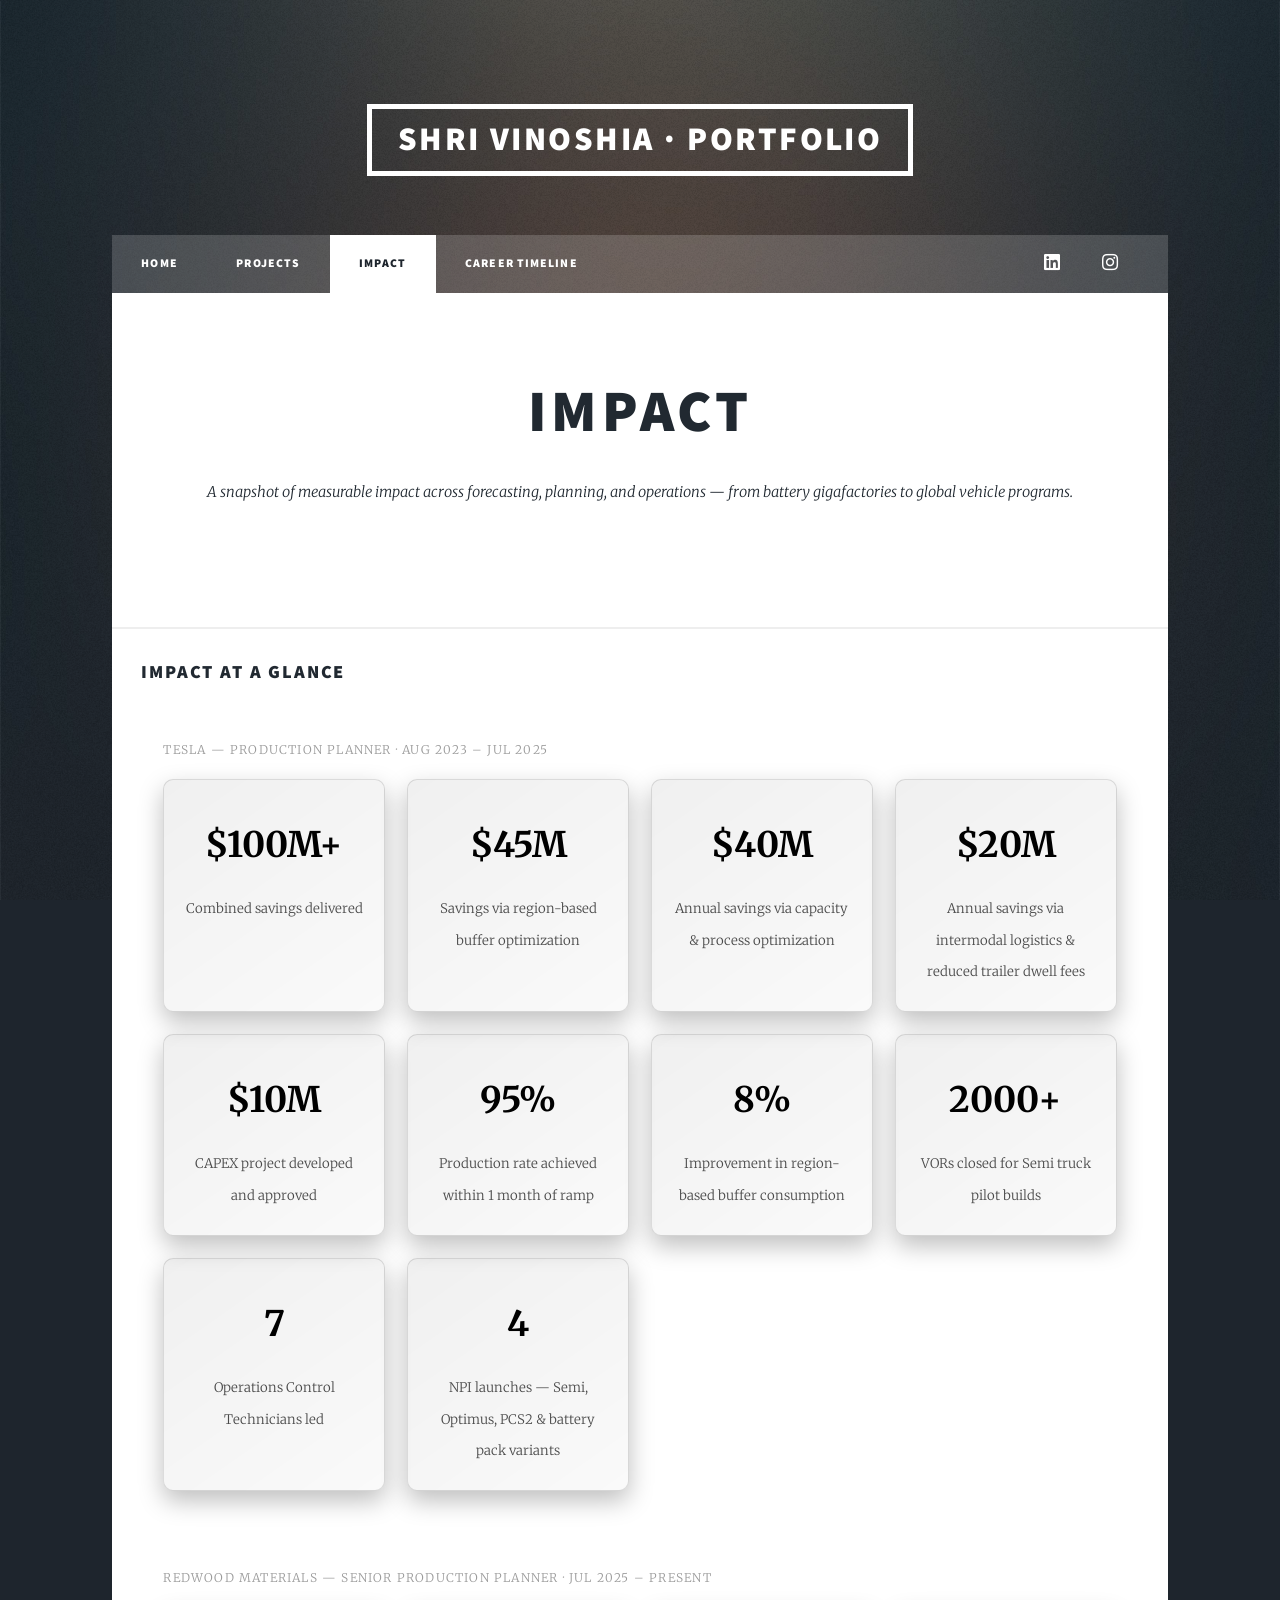
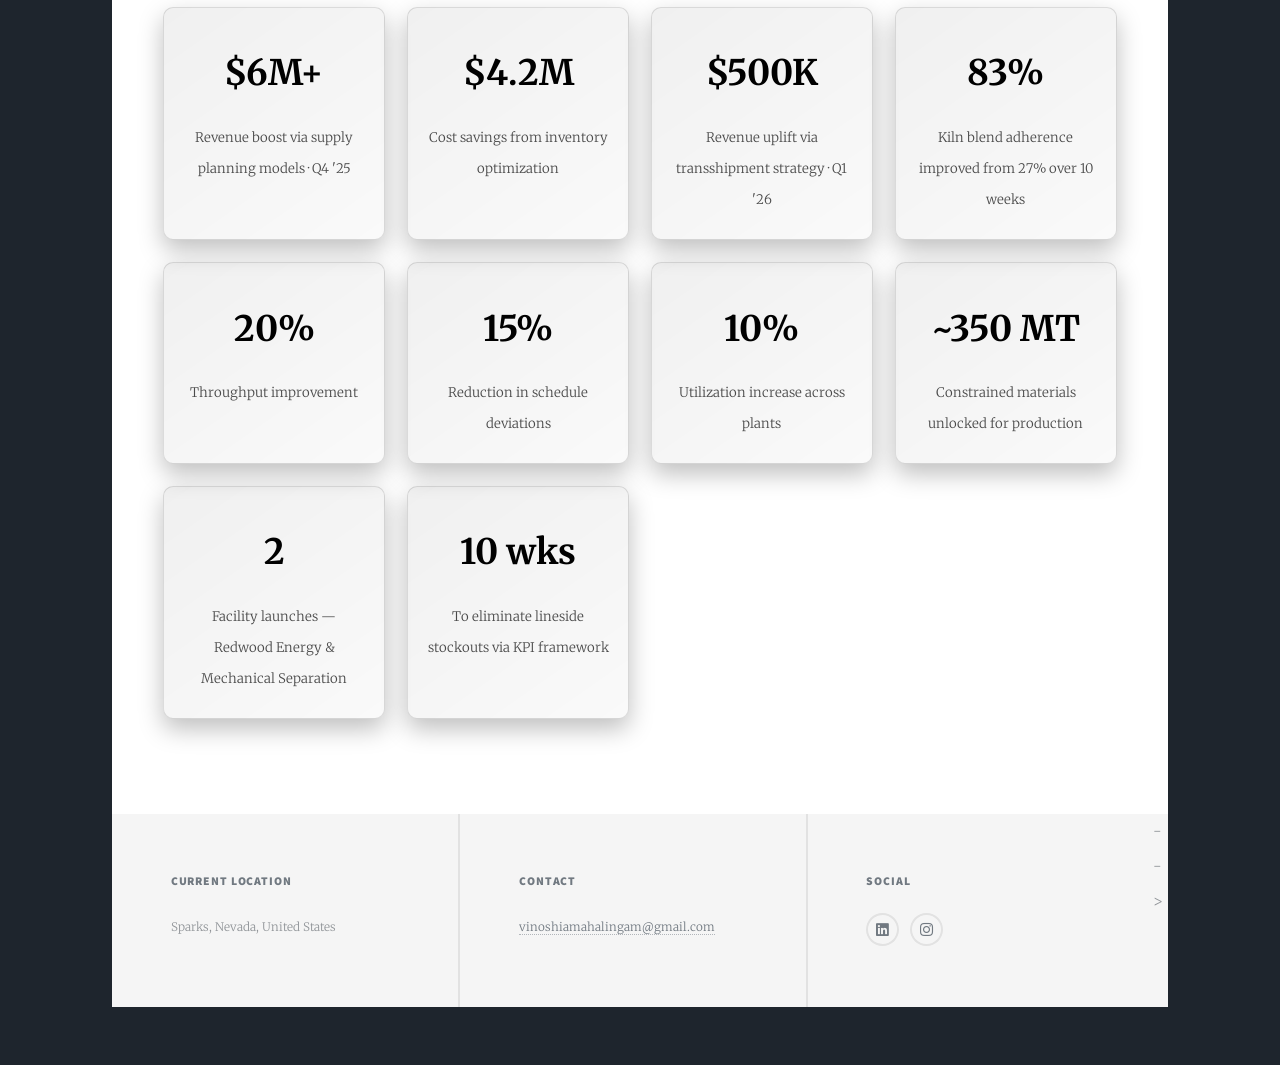
==== commit 075e3789: "Update impact.html" ====
--- a/impact.html
+++ b/impact.html
@@ -1,7 +1,7 @@
 <!DOCTYPE HTML>
 <html>
 <head>
-  <title>Impact | Shri Vinoshia</title>
+  <title>Impact | Vinoshia</title>
   <meta charset="utf-8" />
   <meta name="viewport" content="width=device-width, initial-scale=1, user-scalable=no" />
 
@@ -49,86 +49,132 @@
 
     <div id="impact-body">
 
-      <!-- Impact Stats -->
-      <div class="section-block">
-        <h3>Impact at a Glance</h3>
-
-        <div class="impact-grid">
-
-          <div class="stat-card">
-            <span class="number">$100M+</span>
-            <span class="label">Combined savings delivered</span>
-            <span class="company">Tesla</span>
-          </div>
-
-          <div class="stat-card">
-            <span class="number">$6M+</span>
-            <span class="label">Revenue boost via supply planning models</span>
-            <span class="company">Redwood Materials · Q4 '25</span>
-          </div>
-
-          <div class="stat-card">
-            <span class="number">$4.2M</span>
-            <span class="label">Cost savings from inventory optimization</span>
-            <span class="company">Redwood Materials</span>
-          </div>
-
-          <div class="stat-card">
-            <span class="number">$500K</span>
-            <span class="label">Revenue uplift via transshipment strategy</span>
-            <span class="company">Redwood Materials · Q1 '26</span>
-          </div>
-
-          <div class="stat-card">
-            <span class="number">$45M</span>
-            <span class="label">Buffer optimization savings</span>
-            <span class="company">Tesla</span>
-          </div>
-
-          <div class="stat-card">
-            <span class="number">$40M</span>
-            <span class="label">Capacity & process optimization</span>
-            <span class="company">Tesla</span>
-          </div>
-
-          <div class="stat-card">
-            <span class="number">$20M</span>
-            <span class="label">Intermodal logistics savings</span>
-            <span class="company">Tesla</span>
-          </div>
-
-          <div class="stat-card">
-            <span class="number">83%</span>
-            <span class="label">Kiln blend adherence (from 27%)</span>
-            <span class="company">Redwood Materials</span>
-          </div>
-
-          <div class="stat-card">
-            <span class="number">20%</span>
-            <span class="label">Throughput improvement</span>
-            <span class="company">Redwood Materials</span>
-          </div>
-
-          <div class="stat-card">
-            <span class="number">15%</span>
-            <span class="label">Schedule deviation reduction</span>
-            <span class="company">Redwood Materials</span>
-          </div>
-
-          <div class="stat-card">
-            <span class="number">95%</span>
-            <span class="label">Production rate in 1 month</span>
-            <span class="company">Tesla</span>
-          </div>
-
-          <div class="stat-card">
-            <span class="number">2000+</span>
-            <span class="label">VORs closed (Semi builds)</span>
-            <span class="company">Tesla</span>
-          </div>
-
-        </div>
-      </div>
+<!-- Impact Stats -->
+<div class="section-block">
+  <h3>Impact at a Glance</h3>
+
+  <!-- Tesla -->
+  <div class="company-block">
+    <div class="company-label">
+      Tesla &mdash; Production Planner &middot; Aug 2023 &ndash; Jul 2025
+    </div>
+
+    <div class="impact-grid">
+
+      <div class="stat-card">
+        <span class="number">$100M+</span>
+        <span class="label">Combined savings delivered</span>
+      </div>
+
+      <div class="stat-card">
+        <span class="number">$45M</span>
+        <span class="label">Savings via region-based buffer optimization</span>
+      </div>
+
+      <div class="stat-card">
+        <span class="number">$40M</span>
+        <span class="label">Annual savings via capacity &amp; process optimization</span>
+      </div>
+
+      <div class="stat-card">
+        <span class="number">$20M</span>
+        <span class="label">Annual savings via intermodal logistics &amp; reduced trailer dwell fees</span>
+      </div>
+
+      <div class="stat-card">
+        <span class="number">$10M</span>
+        <span class="label">CAPEX project developed and approved</span>
+      </div>
+
+      <div class="stat-card">
+        <span class="number">95%</span>
+        <span class="label">Production rate achieved within 1 month of ramp</span>
+      </div>
+
+      <div class="stat-card">
+        <span class="number">8%</span>
+        <span class="label">Improvement in region-based buffer consumption</span>
+      </div>
+
+      <div class="stat-card">
+        <span class="number">2000+</span>
+        <span class="label">VORs closed for Semi truck pilot builds</span>
+      </div>
+
+      <div class="stat-card">
+        <span class="number">7</span>
+        <span class="label">Operations Control Technicians led</span>
+      </div>
+
+      <div class="stat-card">
+        <span class="number">4</span>
+        <span class="label">NPI launches &mdash; Semi, Optimus, PCS2 &amp; battery pack variants</span>
+      </div>
+
+    </div>
+  </div>
+
+  <!-- Redwood Materials -->
+  <div class="company-block">
+    <div class="company-label">
+      Redwood Materials &mdash; Senior Production Planner &middot; Jul 2025 &ndash; Present
+    </div>
+
+    <div class="impact-grid">
+
+      <div class="stat-card">
+        <span class="number">$6M+</span>
+        <span class="label">Revenue boost via supply planning models &middot; Q4 '25</span>
+      </div>
+
+      <div class="stat-card">
+        <span class="number">$4.2M</span>
+        <span class="label">Cost savings from inventory optimization</span>
+      </div>
+
+      <div class="stat-card">
+        <span class="number">$500K</span>
+        <span class="label">Revenue uplift via transshipment strategy &middot; Q1 '26</span>
+      </div>
+
+      <div class="stat-card">
+        <span class="number">83%</span>
+        <span class="label">Kiln blend adherence improved from 27% over 10 weeks</span>
+      </div>
+
+      <div class="stat-card">
+        <span class="number">20%</span>
+        <span class="label">Throughput improvement</span>
+      </div>
+
+      <div class="stat-card">
+        <span class="number">15%</span>
+        <span class="label">Reduction in schedule deviations</span>
+      </div>
+
+      <div class="stat-card">
+        <span class="number">10%</span>
+        <span class="label">Utilization increase across plants</span>
+      </div>
+
+      <div class="stat-card">
+        <span class="number">~350 MT</span>
+        <span class="label">Constrained materials unlocked for production</span>
+      </div>
+
+      <div class="stat-card">
+        <span class="number">2</span>
+        <span class="label">Facility launches &mdash; Redwood Energy &amp; Mechanical Separation</span>
+      </div>
+
+      <div class="stat-card">
+        <span class="number">10 wks</span>
+        <span class="label">To eliminate lineside stockouts via KPI framework</span>
+      </div>
+
+    </div>
+  </div>
+</div>
 
     </div>
   </div>
--- a/assets/css/impact.css
+++ b/assets/css/impact.css
@@ -89,3 +89,19 @@
   color: rgba(0,0,0,0.4);
   font-style: italic;
 }
+
+/* ---- Company Blocks ---- */
+.company-block {  
+  border: 1px solid rgba(0,0,0,0.12);
+  border-radius: 8px;
+  padding: 1.5em;
+  margin-bottom: 2em;
+}
+
+.company-label {
+  font-size: 0.82em;
+  text-transform: uppercase;
+  letter-spacing: 0.1em;
+  color: rgba(0,0,0,0.4);
+  margin-bottom: 1.2em;
+}
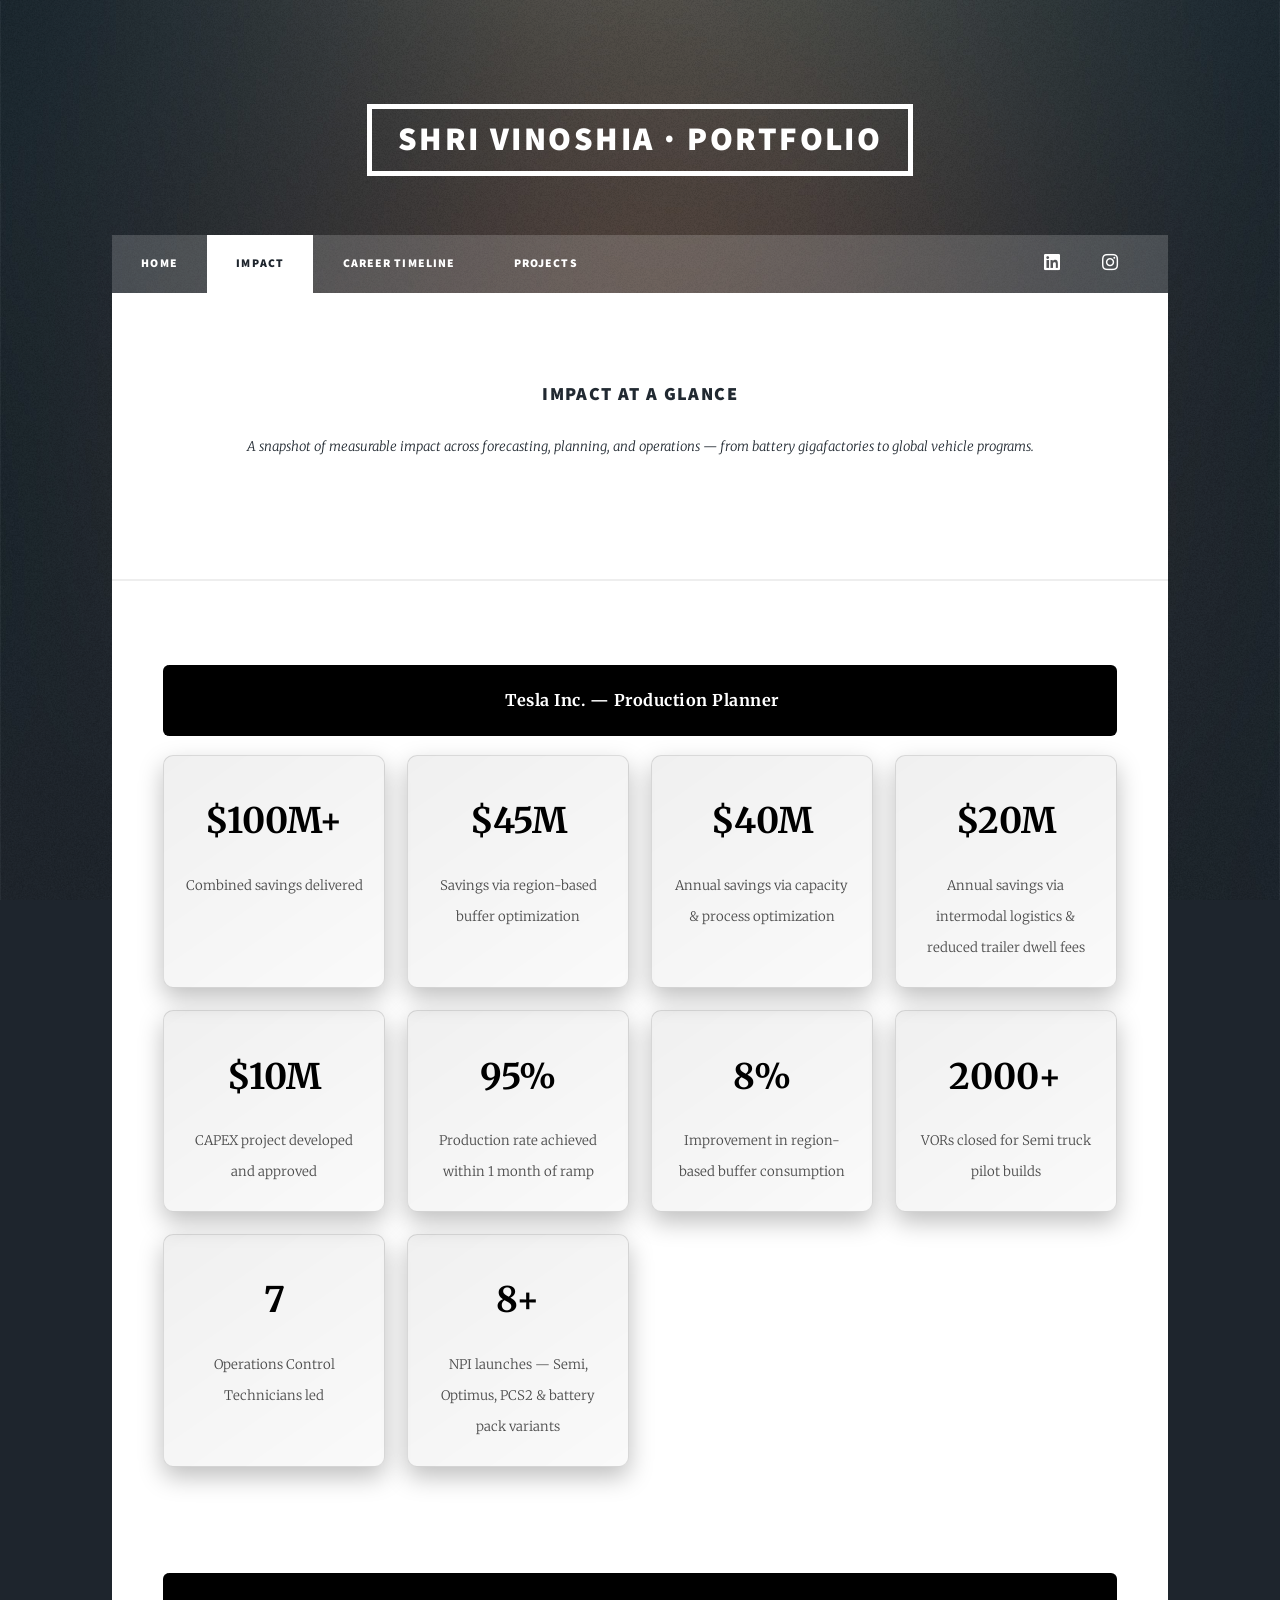
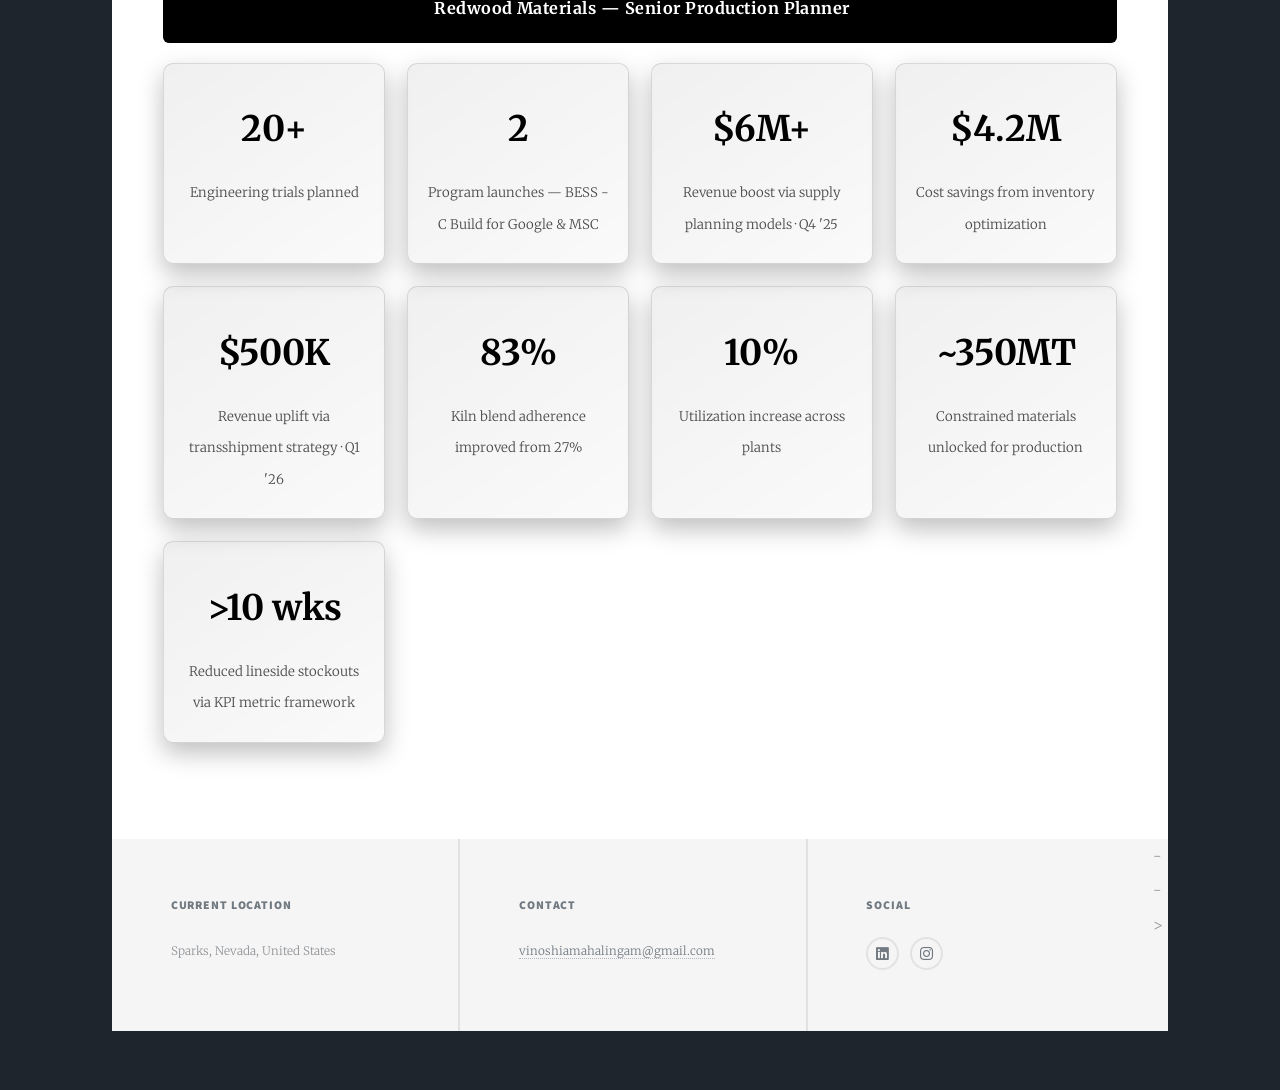
==== commit e9a9dd44: "Update impact.html" ====
--- a/impact.html
+++ b/impact.html
@@ -25,9 +25,9 @@
   <nav id="nav">
     <ul class="links">
       <li><a href="index.html">Home</a></li>
-      <li><a href="projects.html">Projects</a></li>
       <li class="active"><a href="impact.html">Impact</a></li>
       <li><a href="timeline.html">Career Timeline</a></li>
+	  <li><a href="projects.html">Projects</a></li>
     </ul>
 	<ul class="icons">
         <li><a href="https://www.linkedin.com/in/vinoshiamahalingam/" class="icon brands alt fa-linkedin"><span class="label">LinkedIn</span></a></li>
@@ -40,7 +40,7 @@
 
     <article class="post featured">
       <header class="major">
-        <h2>Impact</h2>
+        <h3>Impact at a Glance</h3>
         <p>
           A snapshot of measurable impact across forecasting, planning, and operations — from battery gigafactories to global vehicle programs.
         </p>
@@ -51,12 +51,12 @@
 
 <!-- Impact Stats -->
 <div class="section-block">
-  <h3>Impact at a Glance</h3>
+  
 
   <!-- Tesla -->
   <div class="company-block">
     <div class="company-label">
-      Tesla &mdash; Production Planner &middot; Aug 2023 &ndash; Jul 2025
+      Tesla Inc. &mdash; Production Planner
     </div>
 
     <div class="impact-grid">
@@ -107,7 +107,7 @@
       </div>
 
       <div class="stat-card">
-        <span class="number">4</span>
+        <span class="number">8+</span>
         <span class="label">NPI launches &mdash; Semi, Optimus, PCS2 &amp; battery pack variants</span>
       </div>
 
@@ -117,12 +117,22 @@
   <!-- Redwood Materials -->
   <div class="company-block">
     <div class="company-label">
-      Redwood Materials &mdash; Senior Production Planner &middot; Jul 2025 &ndash; Present
+      Redwood Materials &mdash; Senior Production Planner
     </div>
 
     <div class="impact-grid">
-
-      <div class="stat-card">
+      
+      <div class="stat-card">
+        <span class="number">20+</span>
+        <span class="label">Engineering trials planned</span>
+      </div>
+	  
+	  <div class="stat-card">
+        <span class="number">2</span>
+        <span class="label">Program launches &mdash; BESS - C Build for Google &amp; MSC</span>
+      </div>
+	  
+	  <div class="stat-card">
         <span class="number">$6M+</span>
         <span class="label">Revenue boost via supply planning models &middot; Q4 '25</span>
       </div>
@@ -139,37 +149,22 @@
 
       <div class="stat-card">
         <span class="number">83%</span>
-        <span class="label">Kiln blend adherence improved from 27% over 10 weeks</span>
-      </div>
-
-      <div class="stat-card">
-        <span class="number">20%</span>
-        <span class="label">Throughput improvement</span>
-      </div>
-
-      <div class="stat-card">
-        <span class="number">15%</span>
-        <span class="label">Reduction in schedule deviations</span>
-      </div>
-
-      <div class="stat-card">
+        <span class="label">Kiln blend adherence improved from 27%</span>
+      </div>
+
+	  <div class="stat-card">
         <span class="number">10%</span>
         <span class="label">Utilization increase across plants</span>
       </div>
 
       <div class="stat-card">
-        <span class="number">~350 MT</span>
+        <span class="number">~350MT</span>
         <span class="label">Constrained materials unlocked for production</span>
       </div>
-
-      <div class="stat-card">
-        <span class="number">2</span>
-        <span class="label">Facility launches &mdash; Redwood Energy &amp; Mechanical Separation</span>
-      </div>
-
-      <div class="stat-card">
-        <span class="number">10 wks</span>
-        <span class="label">To eliminate lineside stockouts via KPI framework</span>
+      
+      <div class="stat-card">
+        <span class="number">>10 wks</span>
+        <span class="label">Reduced lineside stockouts via KPI metric framework</span>
       </div>
 
     </div>
--- a/assets/css/impact.css
+++ b/assets/css/impact.css
@@ -97,7 +97,7 @@
   padding: 1.5em;
   margin-bottom: 2em;
 }
-
+/*
 .company-label {
   font-size: 0.82em;
   text-transform: uppercase;
@@ -105,3 +105,18 @@
   color: rgba(0,0,0,0.4);
   margin-bottom: 1.2em;
 }
+*/
+.company-label {
+  background: #000;
+  color: #fff;
+  padding: 1em 1.4em;
+
+  font-weight: 700;
+  font-size: 1.1rem;
+  letter-spacing: 0.03em;
+
+  border-left: 4px solid #000000; /* accent line */
+  border-radius: 6px;
+  text-align: center;
+  margin: 2em 0 1.2em 0;
+}
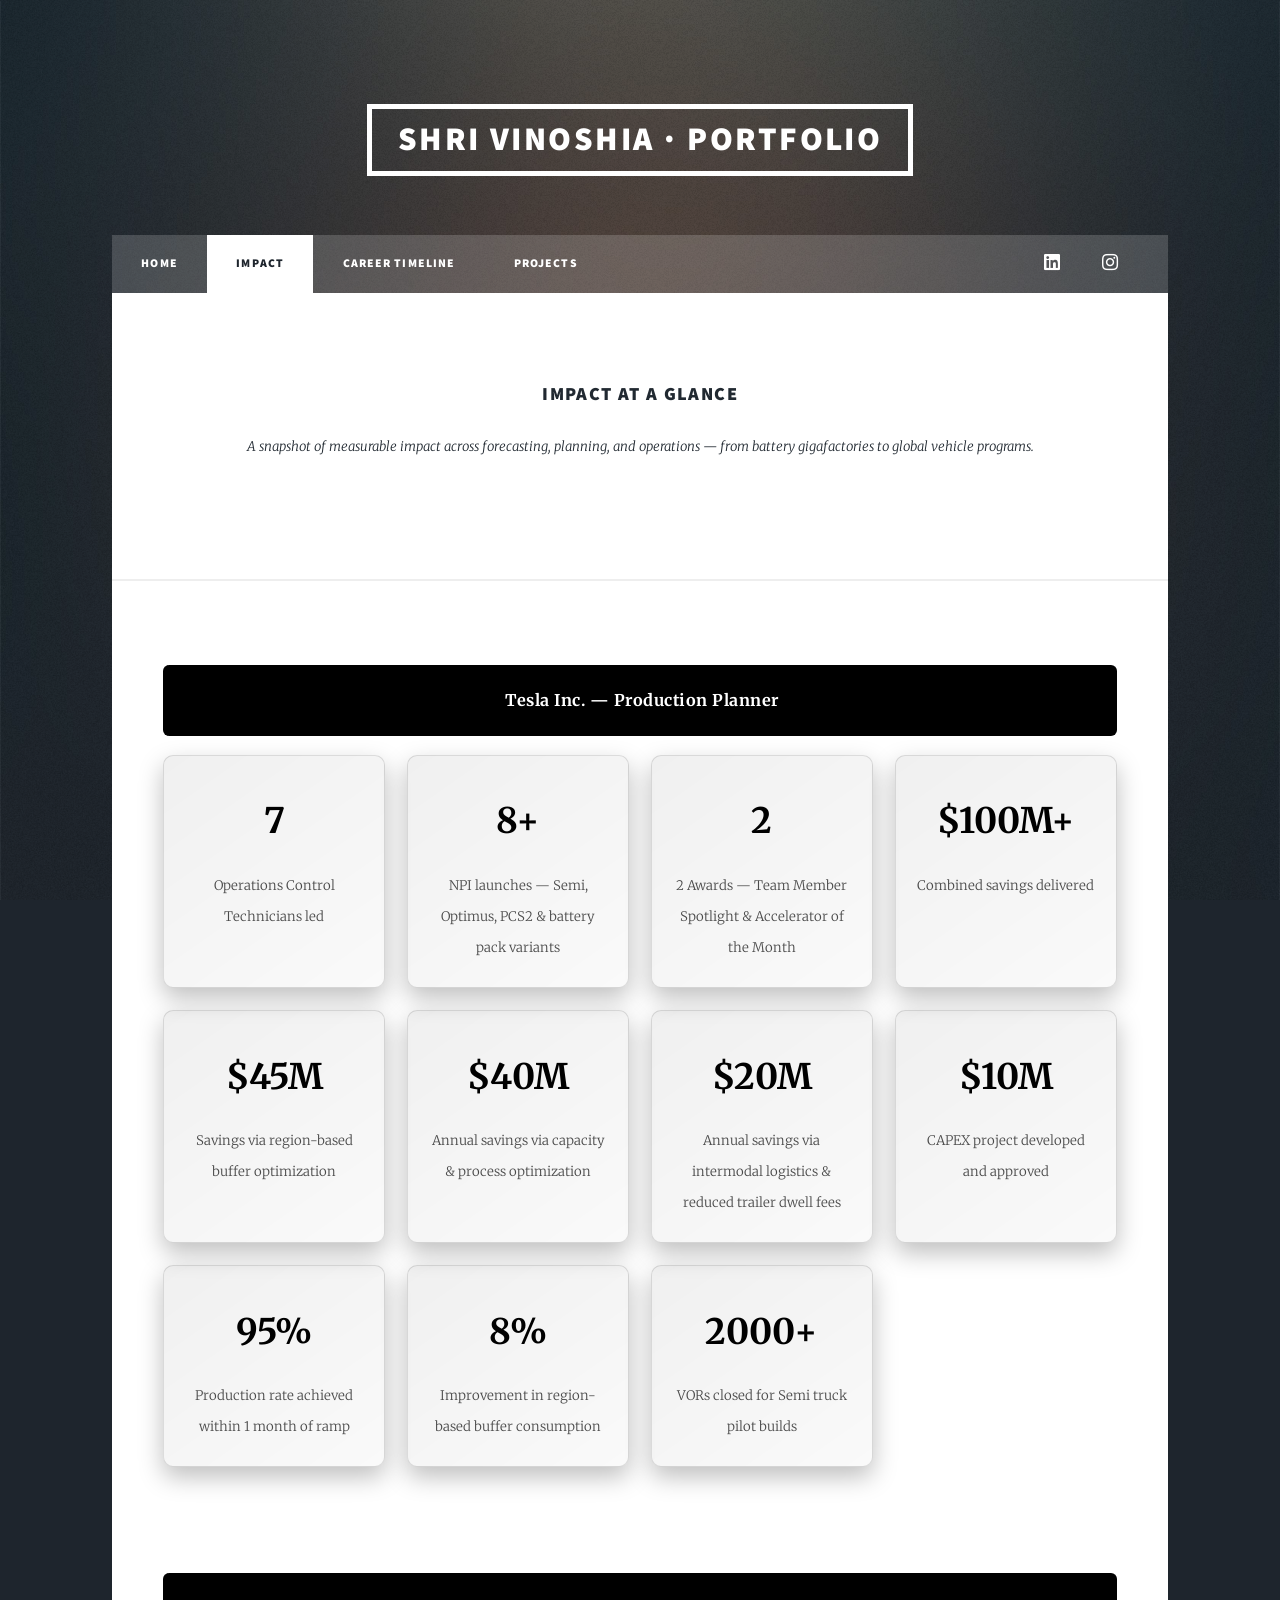
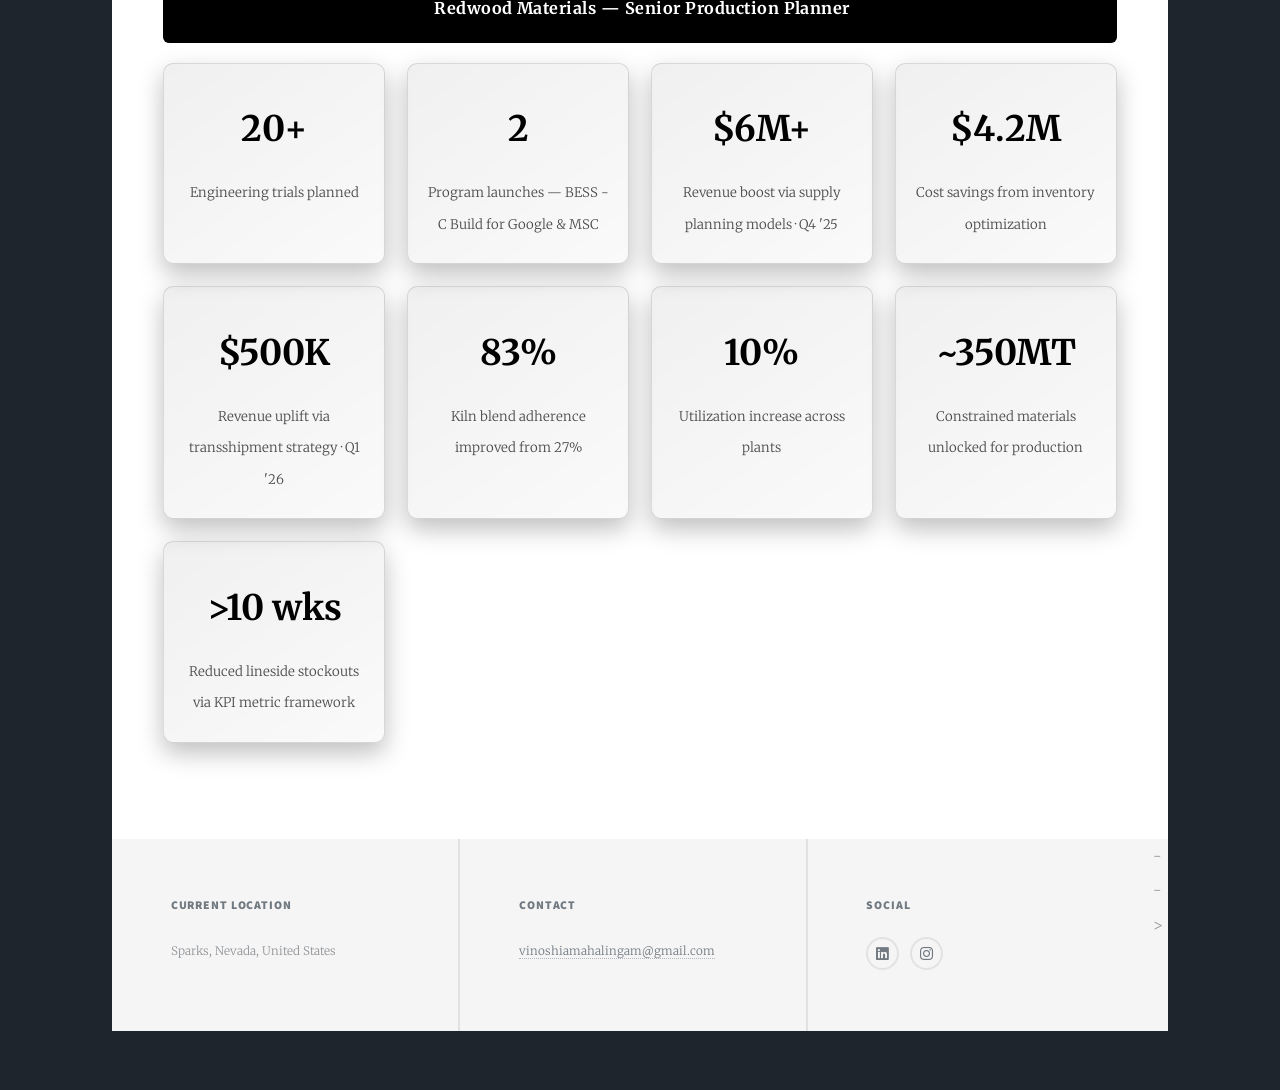
==== commit c54a2f62: "Update impact.html" ====
--- a/impact.html
+++ b/impact.html
@@ -60,8 +60,23 @@
     </div>
 
     <div class="impact-grid">
-
-      <div class="stat-card">
+ 
+	  <div class="stat-card">
+        <span class="number">7</span>
+        <span class="label">Operations Control Technicians led</span>
+      </div>
+
+      <div class="stat-card">
+        <span class="number">8+</span>
+        <span class="label">NPI launches &mdash; Semi, Optimus, PCS2 &amp; battery pack variants</span>
+      </div>
+
+	  <div class="stat-card">
+        <span class="number">2</span>
+        <span class="label">2 Awards &mdash; Team Member Spotlight &amp; Accelerator of the Month</span>
+      </div>
+      
+	  <div class="stat-card">
         <span class="number">$100M+</span>
         <span class="label">Combined savings delivered</span>
       </div>
@@ -101,15 +116,7 @@
         <span class="label">VORs closed for Semi truck pilot builds</span>
       </div>
 
-      <div class="stat-card">
-        <span class="number">7</span>
-        <span class="label">Operations Control Technicians led</span>
-      </div>
-
-      <div class="stat-card">
-        <span class="number">8+</span>
-        <span class="label">NPI launches &mdash; Semi, Optimus, PCS2 &amp; battery pack variants</span>
-      </div>
+     
 
     </div>
   </div>
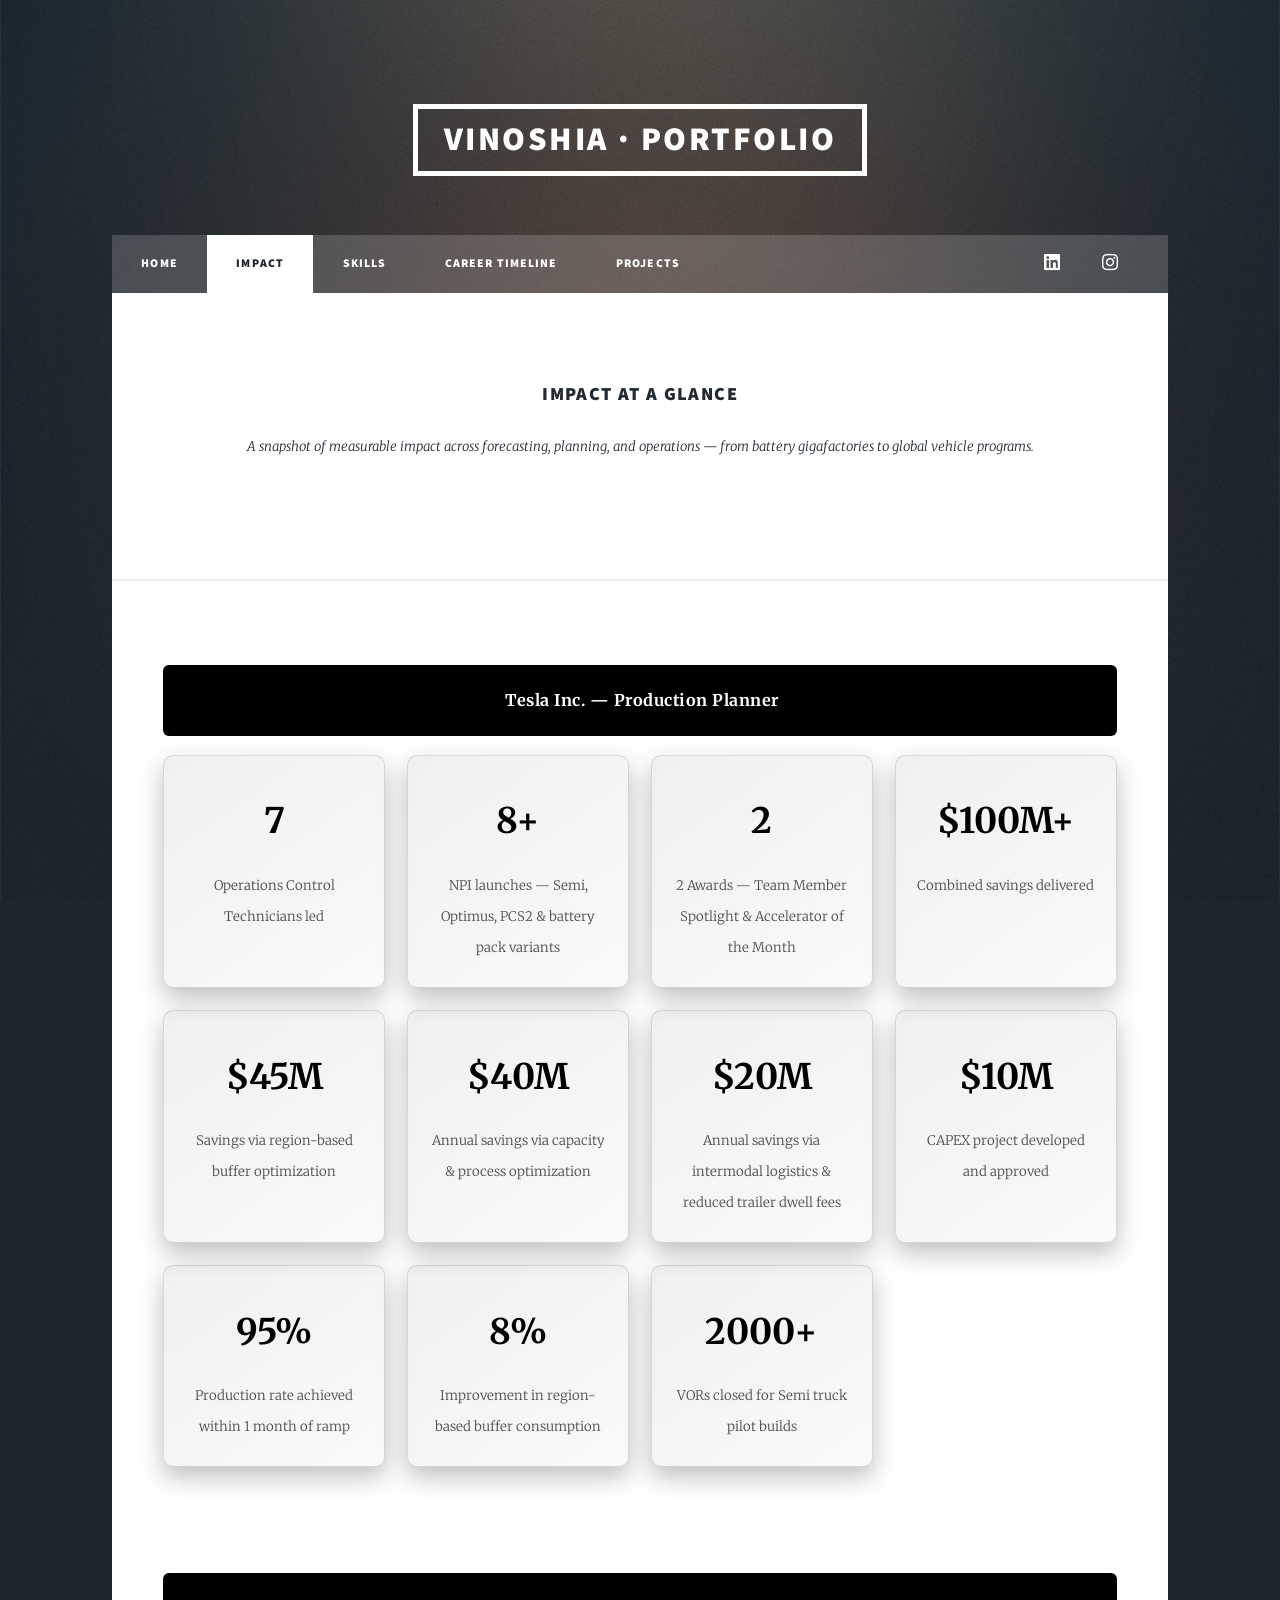
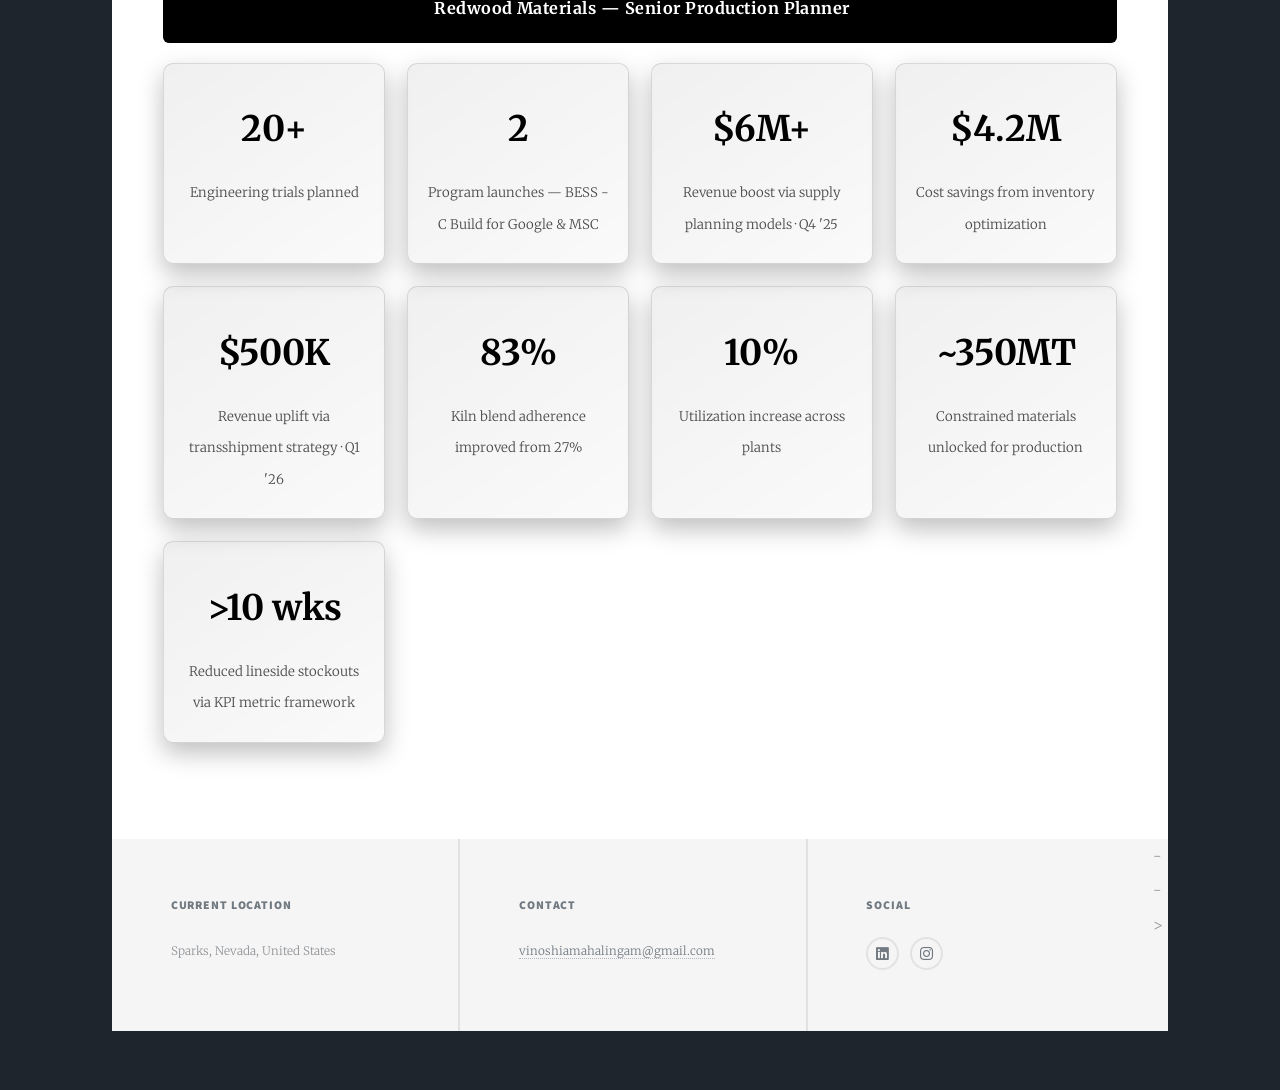
==== commit c77f7a0e: "Update impact.html" ====
--- a/impact.html
+++ b/impact.html
@@ -18,7 +18,7 @@
 
   <!-- Header -->
   <header id="header">
-    <a href="index.html" class="logo">Shri Vinoshia · Portfolio</a>
+    <a href="index.html" class="logo">Vinoshia · Portfolio</a>
   </header>
 
   <!-- Nav -->
@@ -26,6 +26,7 @@
     <ul class="links">
       <li><a href="index.html">Home</a></li>
       <li class="active"><a href="impact.html">Impact</a></li>
+	  <li><a href="skills.html">Skills</a></li>
       <li><a href="timeline.html">Career Timeline</a></li>
 	  <li><a href="projects.html">Projects</a></li>
     </ul>
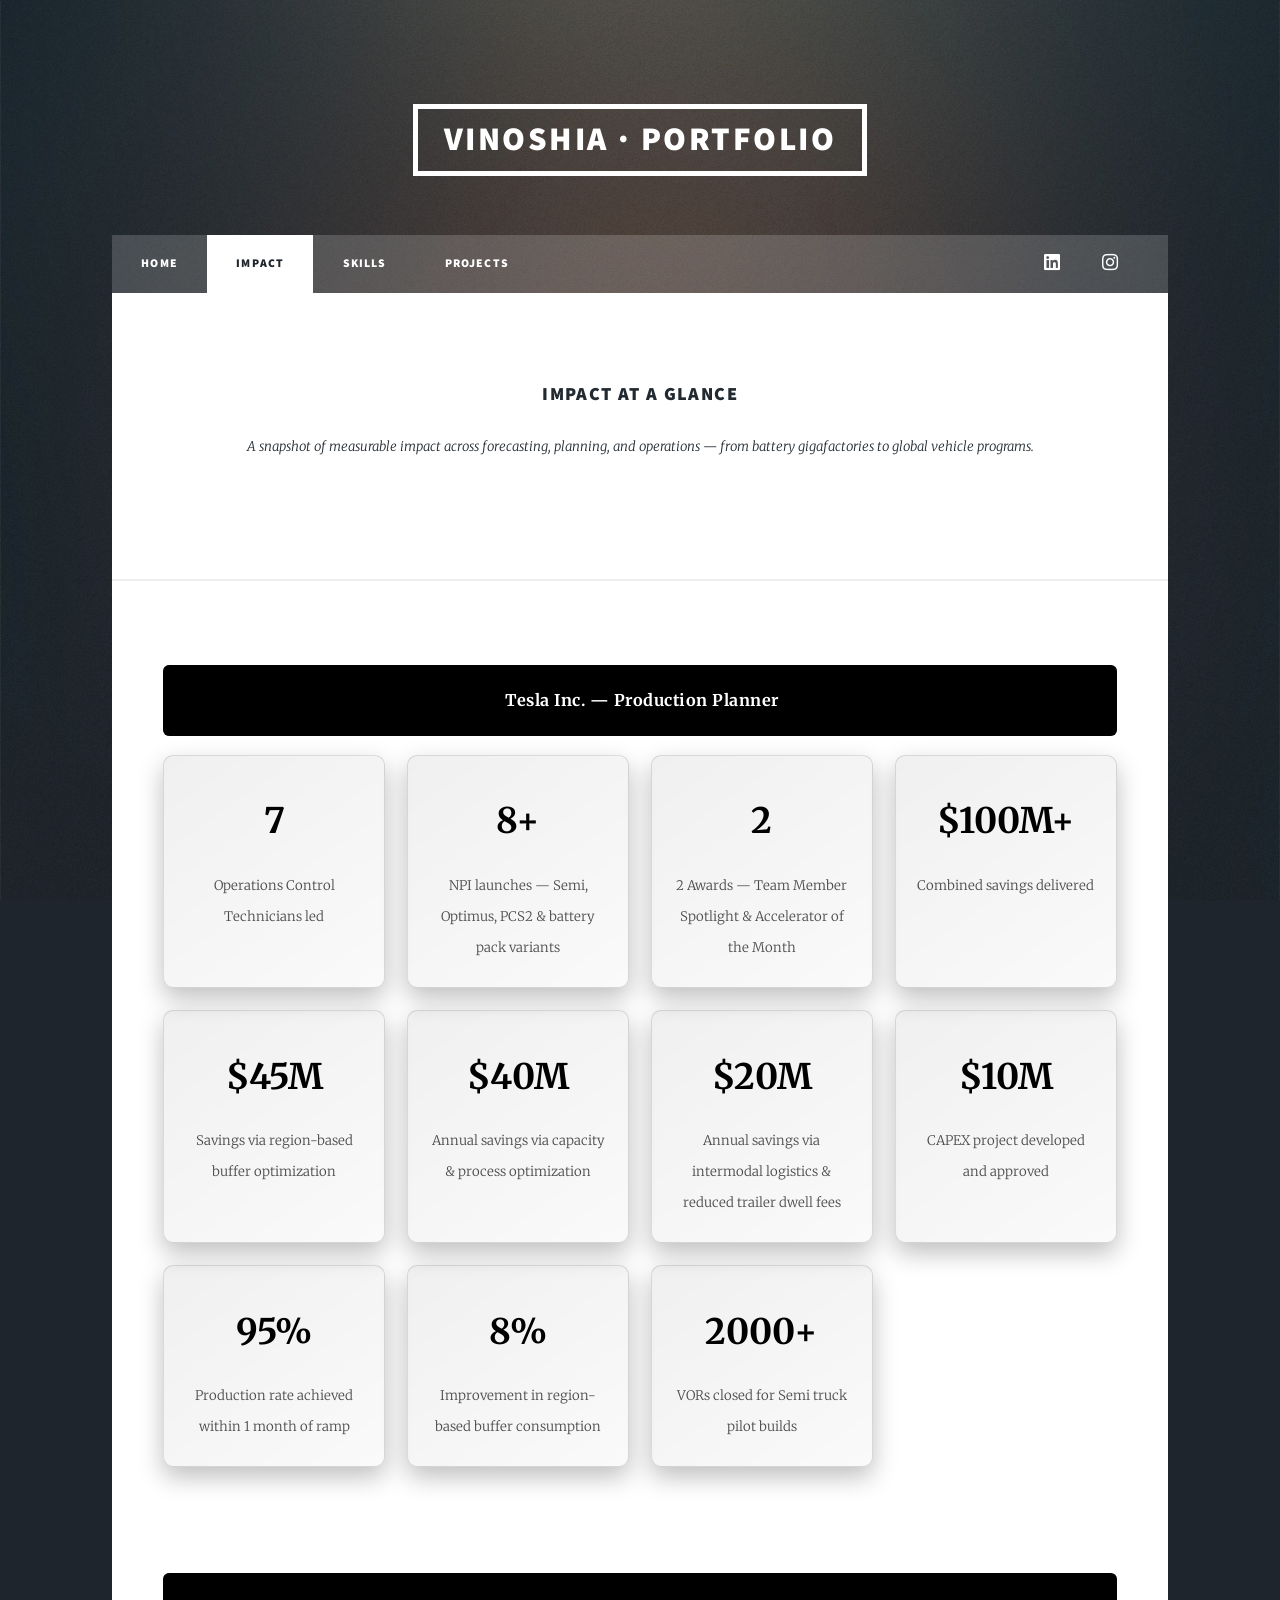
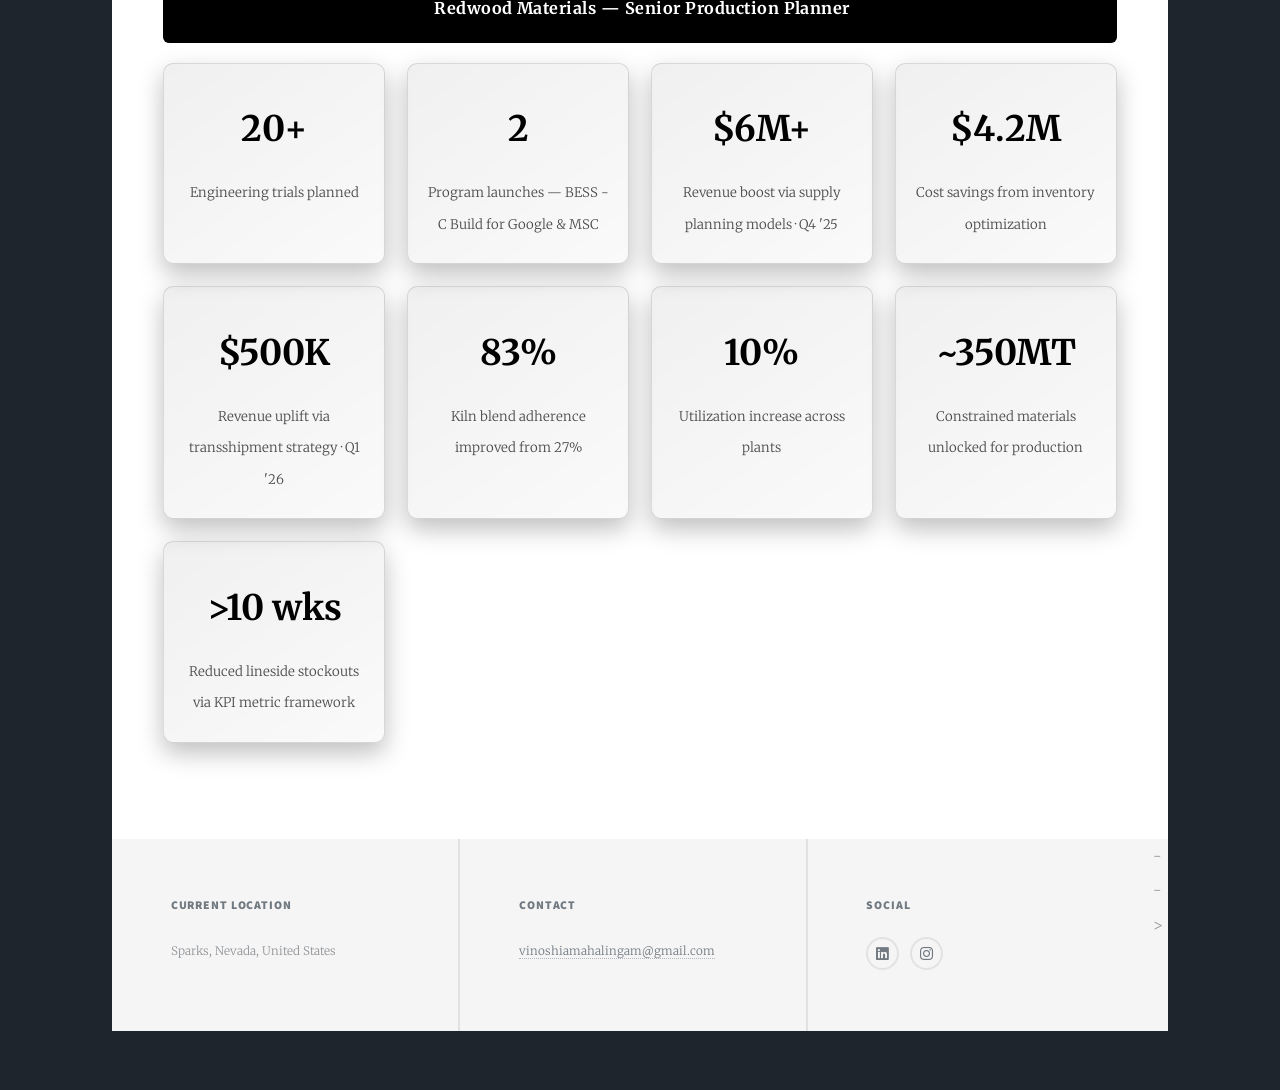
==== commit 251225d7: "Update impact.html" ====
--- a/impact.html
+++ b/impact.html
@@ -27,7 +27,7 @@
       <li><a href="index.html">Home</a></li>
       <li class="active"><a href="impact.html">Impact</a></li>
 	  <li><a href="skills.html">Skills</a></li>
-      <li><a href="timeline.html">Career Timeline</a></li>
+      <!-- <li><a href="timeline.html">Career Timeline</a></li> -->
 	  <li><a href="projects.html">Projects</a></li>
     </ul>
 	<ul class="icons">
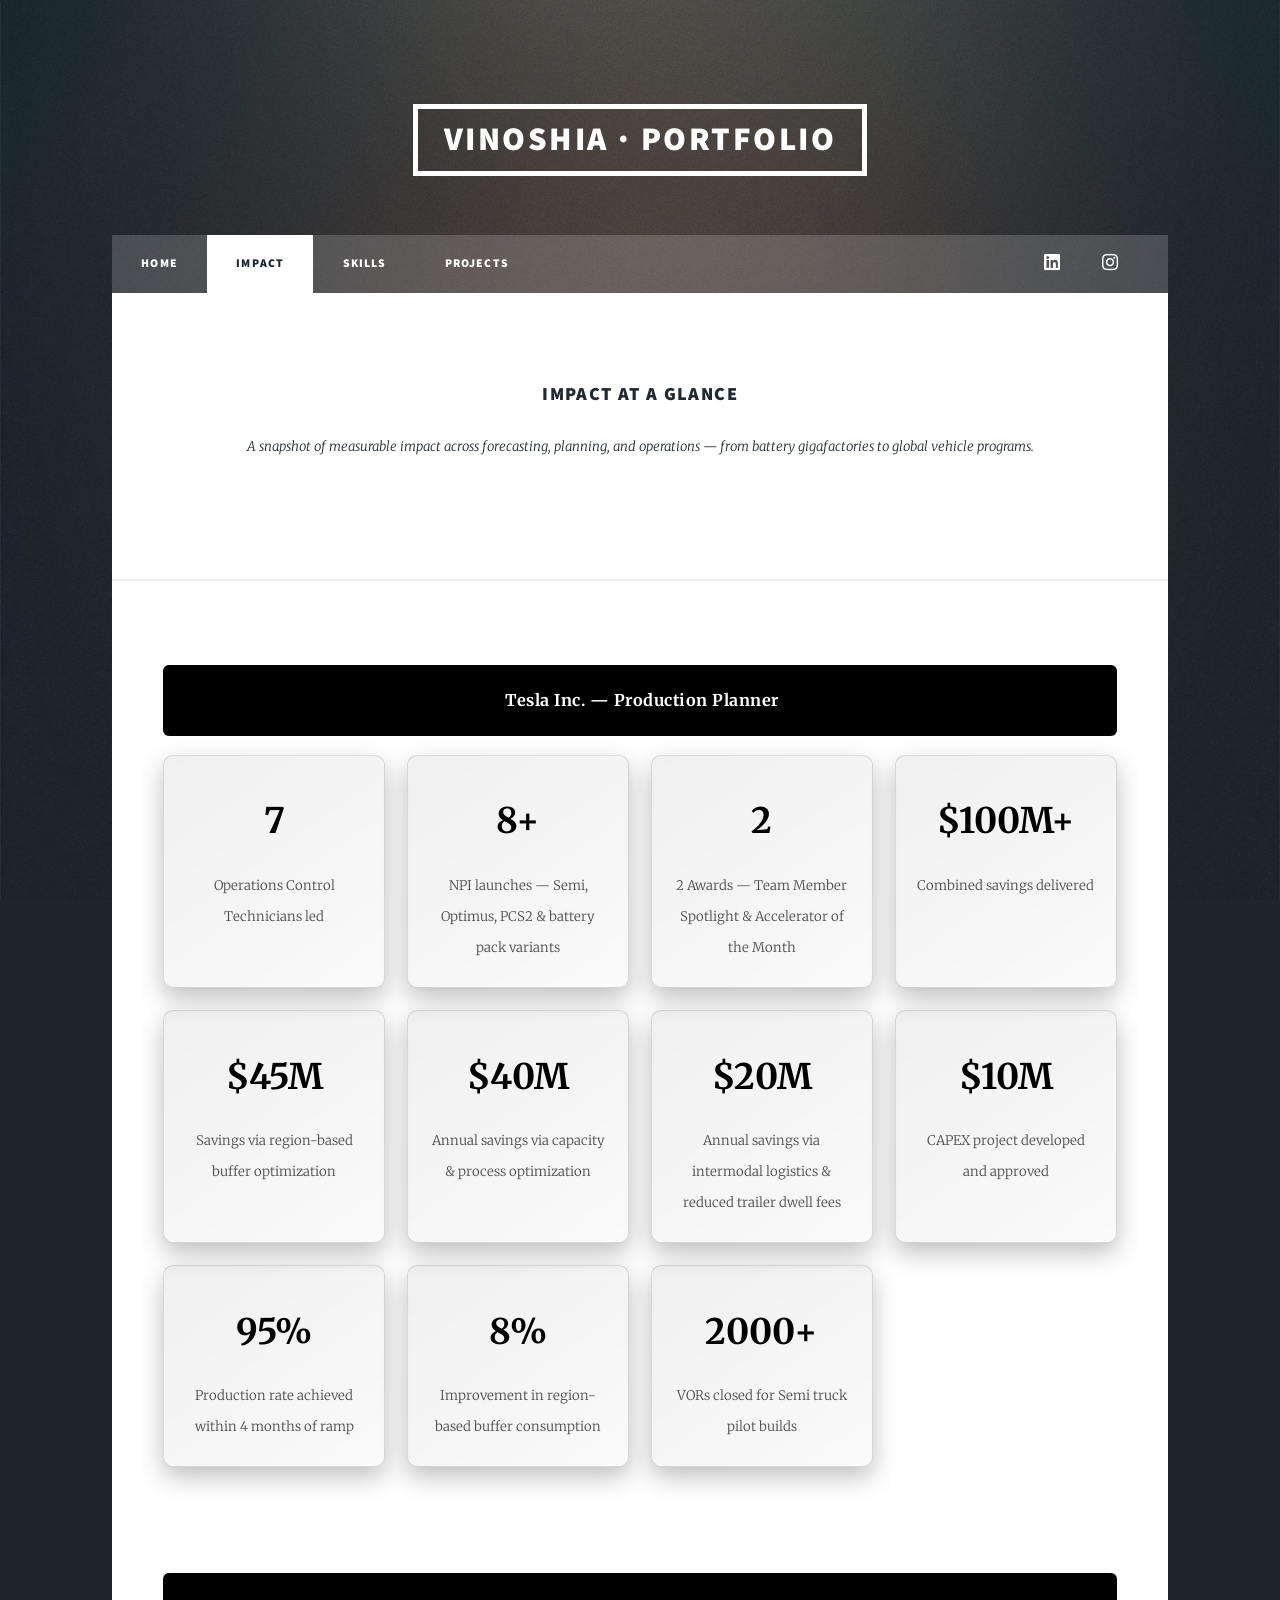
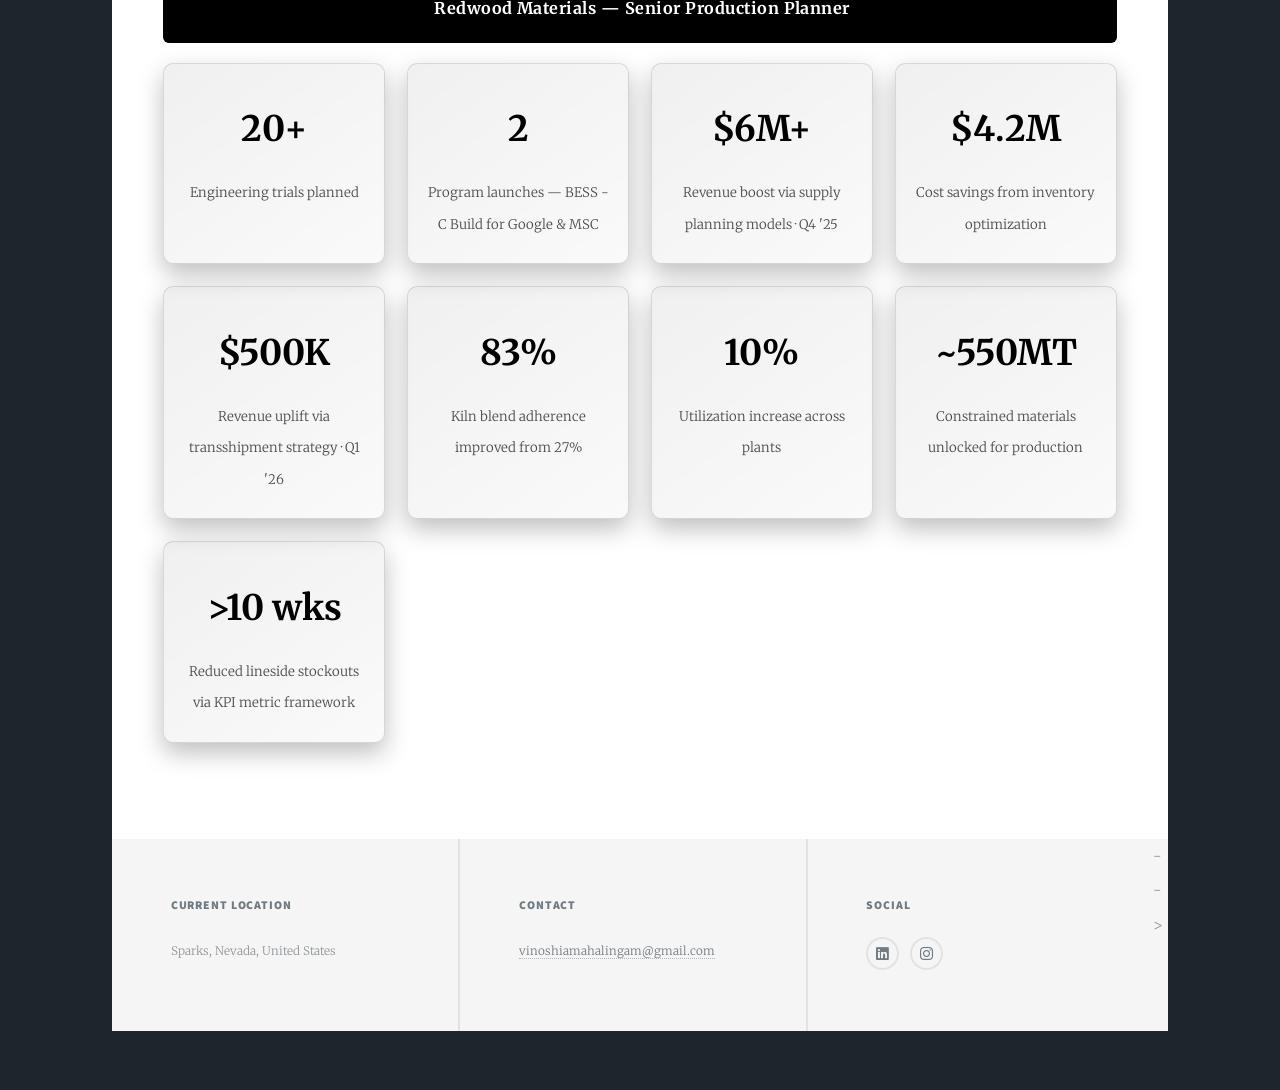
==== commit 2dd0ecf3: "Update impact.html" ====
--- a/impact.html
+++ b/impact.html
@@ -104,7 +104,7 @@
 
       <div class="stat-card">
         <span class="number">95%</span>
-        <span class="label">Production rate achieved within 1 month of ramp</span>
+        <span class="label">Production rate achieved within 4 months of ramp</span>
       </div>
 
       <div class="stat-card">
@@ -166,7 +166,7 @@
       </div>
 
       <div class="stat-card">
-        <span class="number">~350MT</span>
+        <span class="number">~550MT</span>
         <span class="label">Constrained materials unlocked for production</span>
       </div>
       
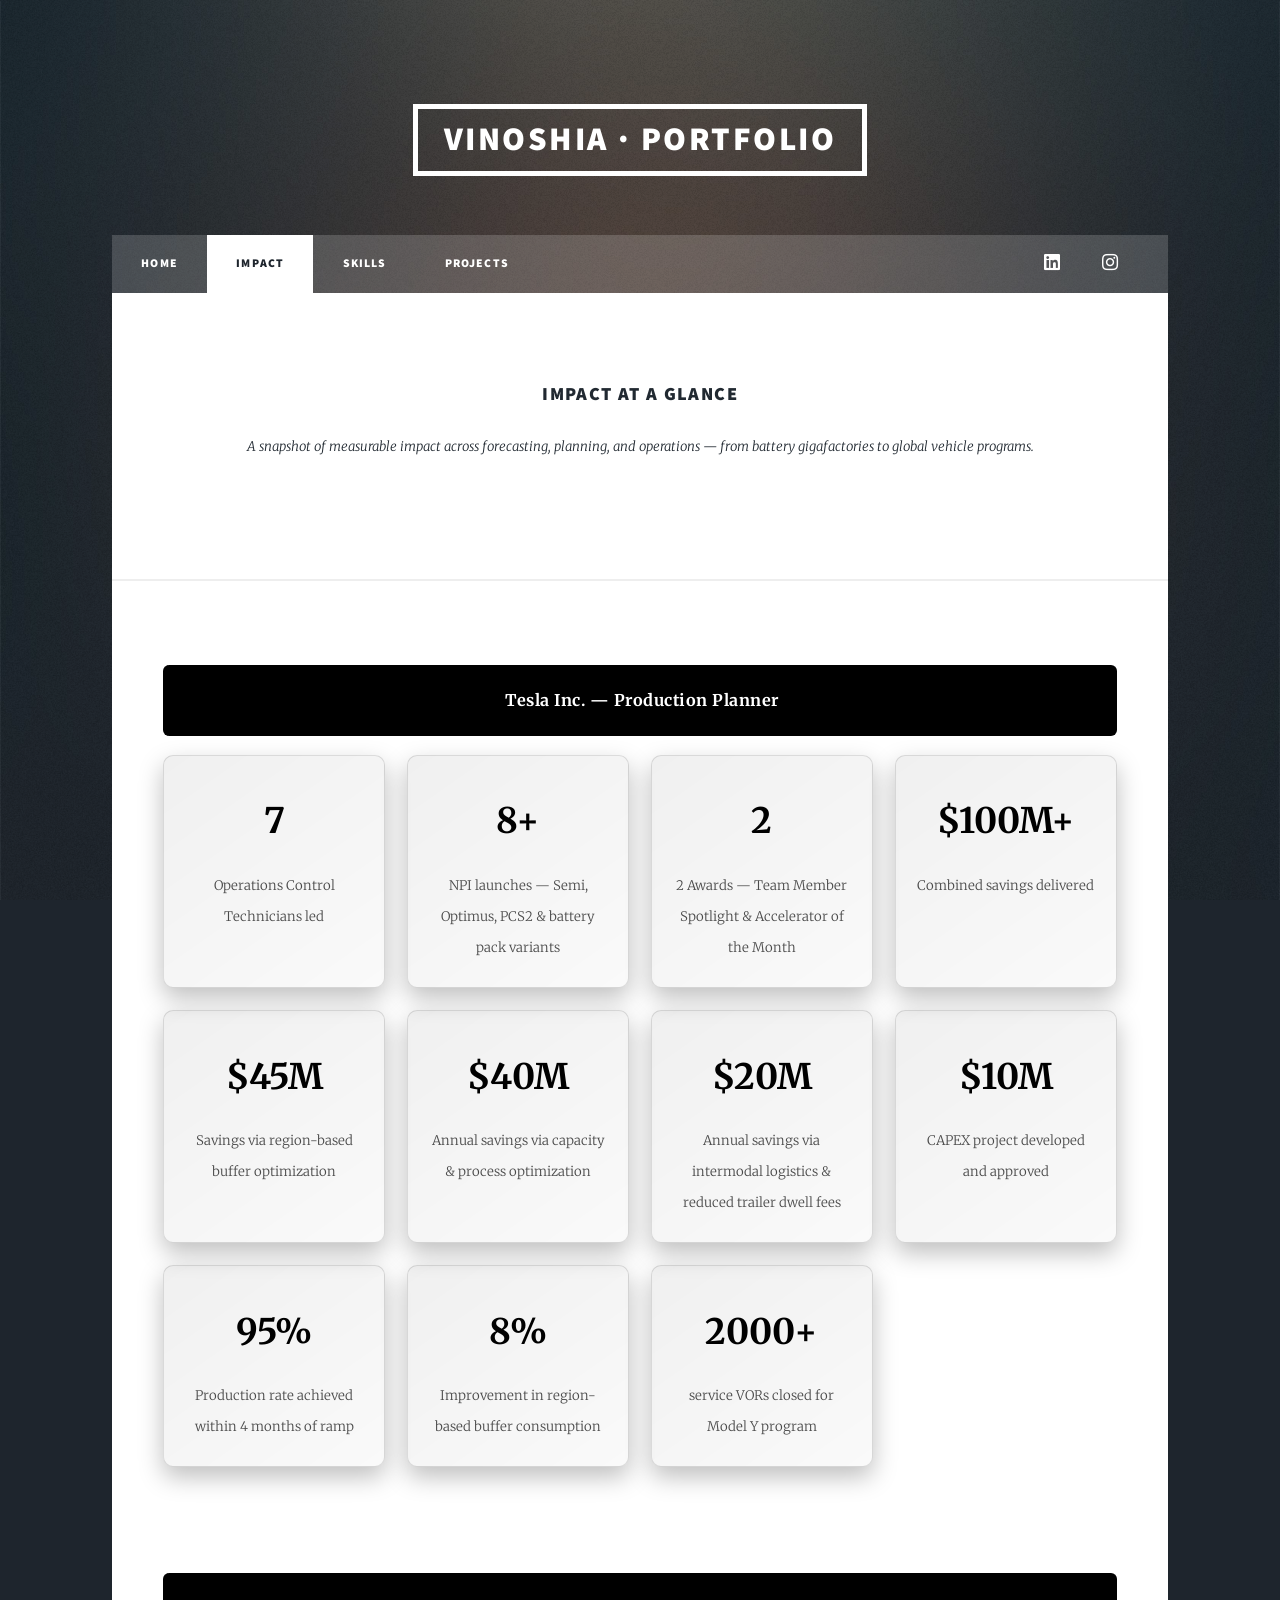
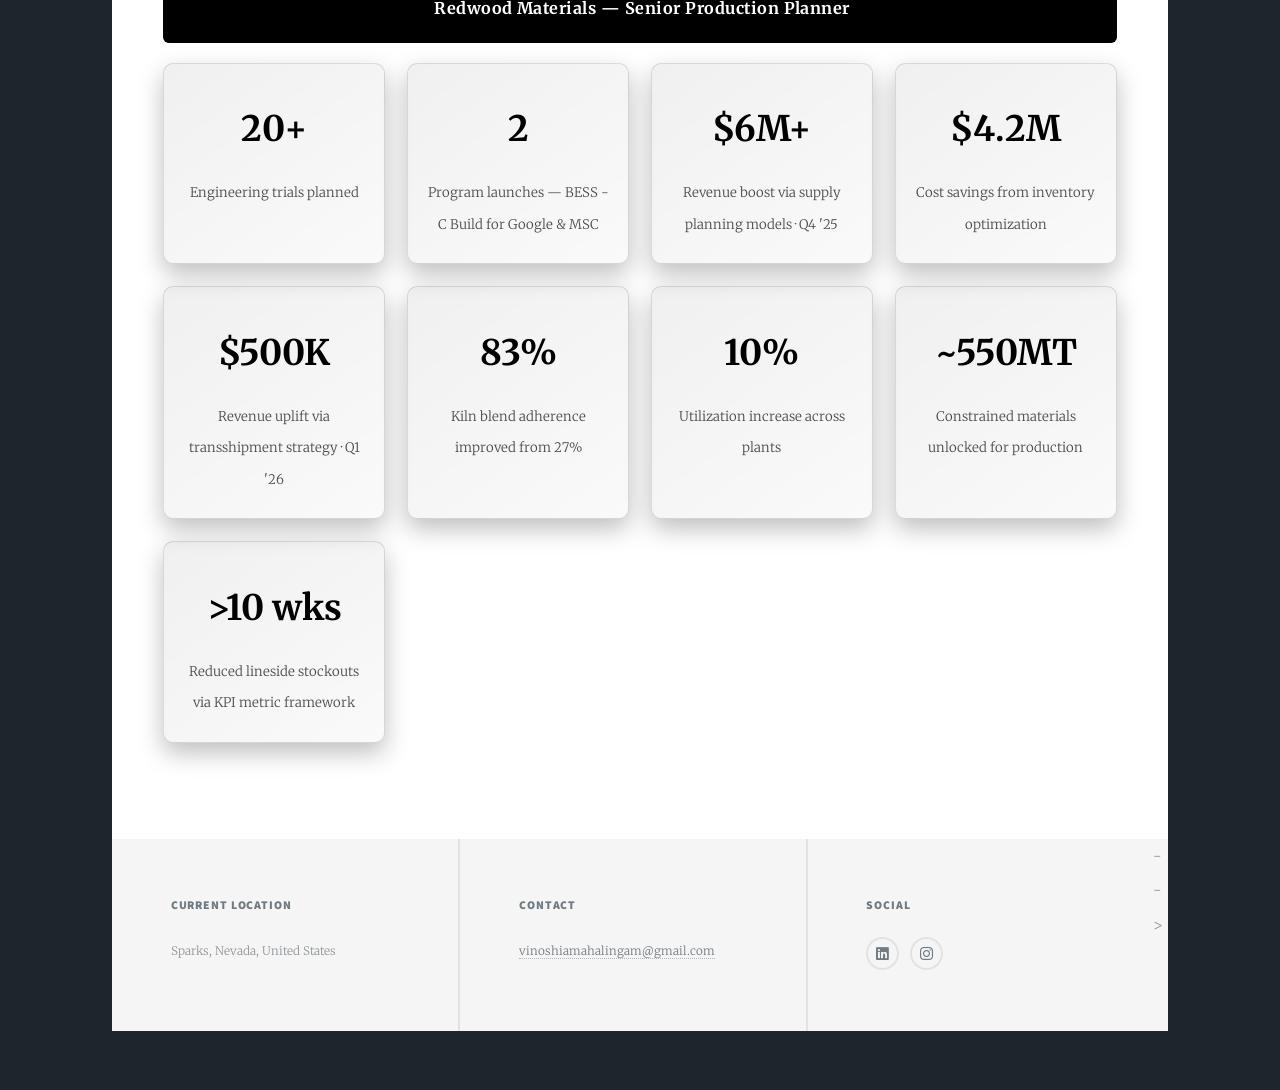
==== commit 626adfc7: "Update impact.html" ====
--- a/impact.html
+++ b/impact.html
@@ -114,7 +114,7 @@
 
       <div class="stat-card">
         <span class="number">2000+</span>
-        <span class="label">VORs closed for Semi truck pilot builds</span>
+        <span class="label">service VORs closed for Model Y program</span>
       </div>
 
      
